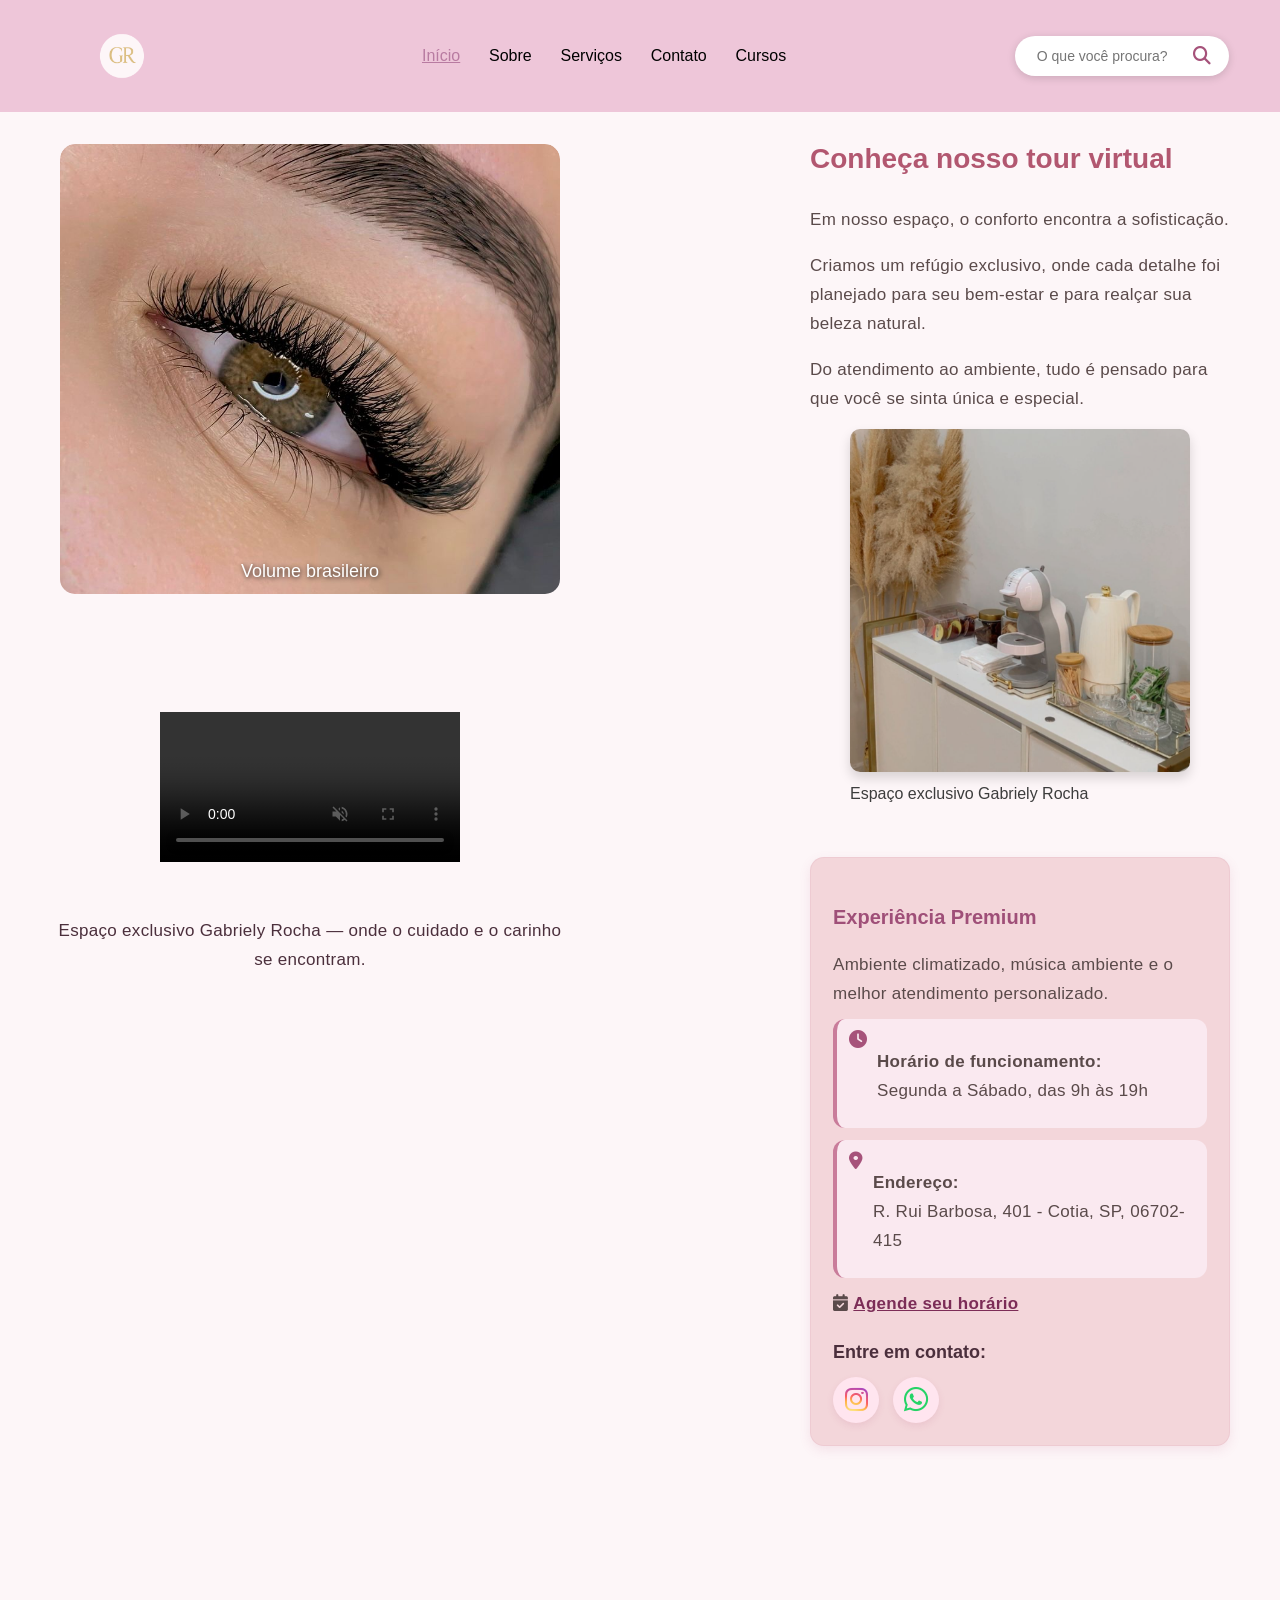
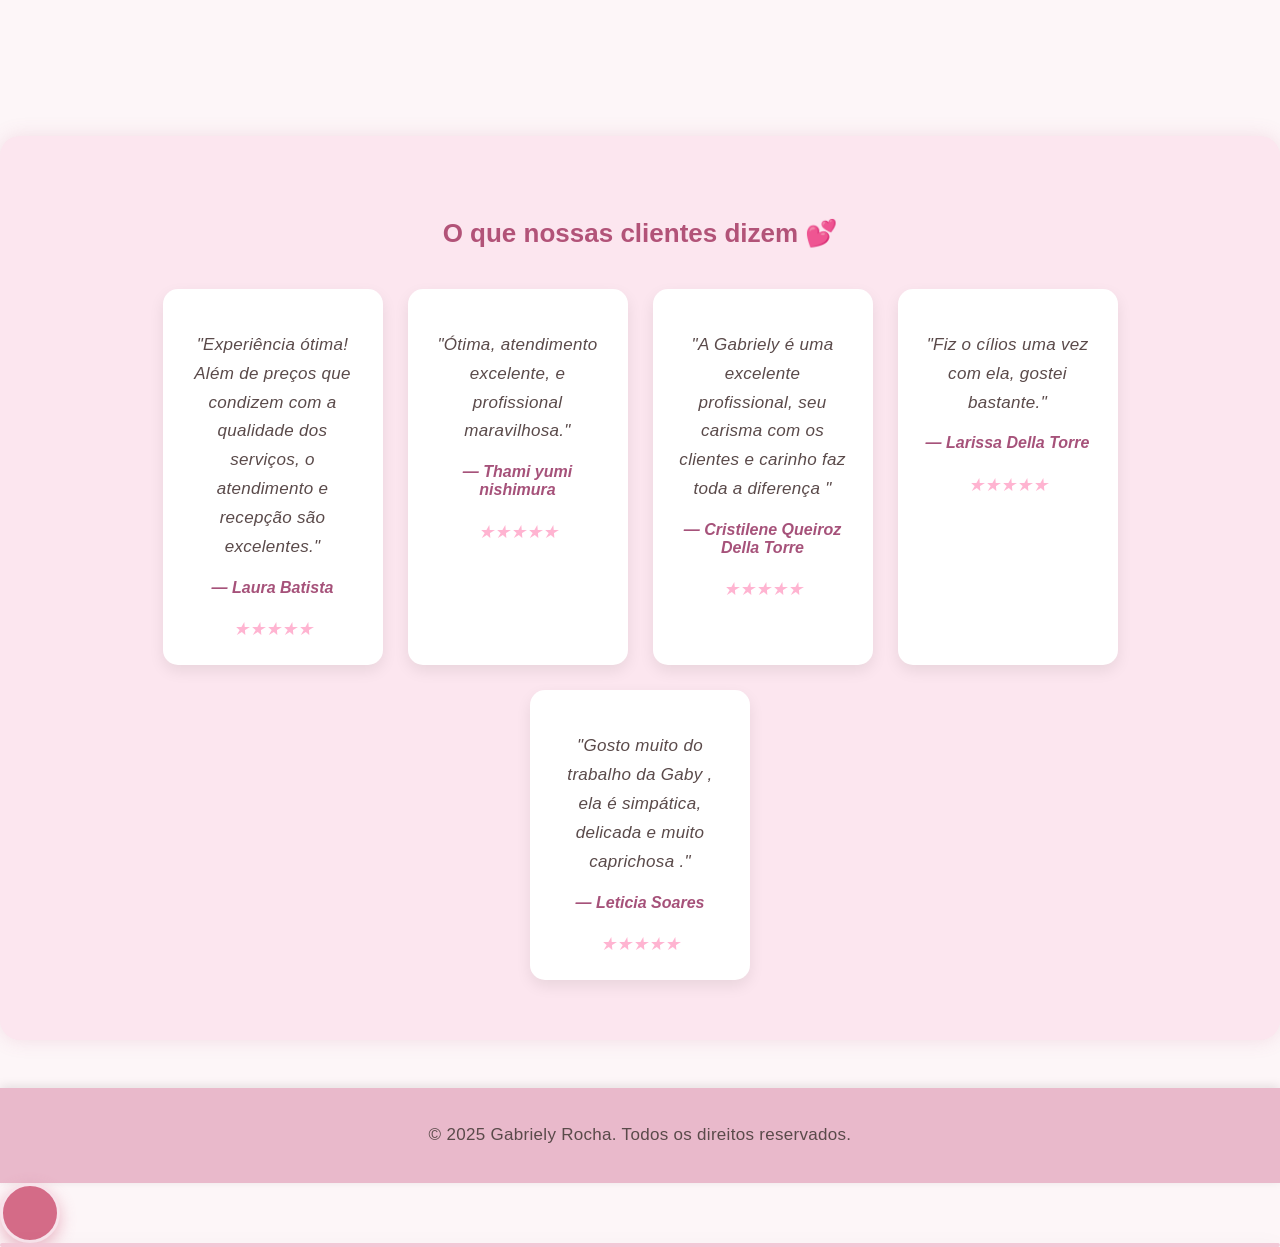
==== index.html @ 4a028e34 "Refactor navigation and search functionality; update service links and add mobile menu support - Upd" ====
<!DOCTYPE html>
<html lang="pt-br">

<head>
    <meta charset="UTF-8">
    <meta name="viewport" content="width=device-width, initial-scale=1.0">
    <title>Home - Gabriely Rocha</title>

    <!-- CSS principal -->
    <link rel="stylesheet" href="./css/nav.css">
    <link rel="stylesheet" href="css/style.css">

    <!-- Ícone da aba -->
    <link rel="shortcut icon" href="./img/logo.ico" type="image/x-icon">

    <!-- Ícones (Font Awesome) -->
    <link rel="stylesheet" href="https://cdnjs.cloudflare.com/ajax/libs/font-awesome/6.5.0/css/all.min.css">
</head>

<body>
    <!-- =====  CABEÇALHO ===== -->
    <header class="header">
        <div class="container">
            <!-- Logo -->
            <img src="img/logo.png" alt="Logo Gabriely Rocha" class="logo">

            <!-- Navegação principal -->
            <nav class="navbar">
                <ul class="menu">
                    <li><a href=".index.html" class="ativo">Início</a></li>
                    <li><a href="./pages/sobre.html">Sobre</a></li>
                    <li><a href="./pages/servico.html">Serviços</a></li>
                    <li><a href="./pages/contatos.html">Contato</a></li>
                    <li><a href="./pages/curso.html">Cursos</a></li>
                </ul>
            </nav>

            <!-- Botão Hambúrguer (mobile) -->
            <div class="hamburger">
                <span></span>
                <span></span>
                <span></span>
            </div>
            <!-- Campo de busca -->
            <div class="search-box">
                <input type="text" placeholder="O que você procura?">
                <button aria-label="Buscar"><i class="fa fa-search"></i></button>
            </div>
            <div id="search-results"></div>

        </div>
    </header>

    <!-- ===== SEÇÃO PRINCIPAL ===== -->
    <main>

        <!-- ==== COLUNA ESQUERDA ==== -->
        <div class="left-content">
            <!-- ===== CARROSSEL DE IMAGENS ===== -->
            <div class="slideshow-container">

                <!-- Slide 1 -->
                <div class="mySlides fade">
                    <div class="numbertext"></div>
                    <img class="imgslide" src="./img/cilios1.jpeg" alt=" Estilo do Cílios">
                    <div class="text">Volume brasileiro</div>
                </div>

                <!-- Slide 2 -->
                <div class="mySlides fade">
                    <div class="numbertext"></div>
                    <img class="imgslide" src="./img/sobrancelha2.jpeg" alt="Tecnica sobrancelha brow lamination">
                    <div class="text">Sobrancelha</div>
                </div>

                <!-- Slide 3 -->
                <div class="mySlides fade">
                    <div class="numbertext"></div>
                    <img class="imgslide" src="./img/cilios3.jpeg" alt=" Estilos de Cílios">
                    <div class="text">Fox eyes</div>
                </div>

                <!-- Slide 4 -->
                <div class="mySlides fade">
                    <div class="numbertext"></div>
                    <img class="imgslide" src="./img/sobrancelha1.jpeg" alt=" Tecnica de renna na sobrancelha">
                    <div class="text">Sobrancelha</div>
                </div>
            </div>

            <!-- Pontinhos indicadores -->
            <div style="text-align:center">
                <span class="dot" onclick="currentSlide(1)"></span>
                <span class="dot" onclick="currentSlide(2)"></span>
                <span class="dot" onclick="currentSlide(3)"></span>
                <span class="dot" onclick="currentSlide(4)"></span>
            </div>

            <!-- ===== VÍDEO PROMOCIONAL ===== -->
            <div class="vAideo-container">
                <video controls autoplay muted loop>
                    <source src="img/studio.mp4" type="video/mp4">
                    Seu navegador não suporta vídeos.
                </video>
            </div>

            <!-- Descrição -->
            <p class="description">
                Espaço exclusivo Gabriely Rocha — onde o cuidado e o carinho se encontram.
            </p>
        </div>

        <!-- ==== COLUNA DIREITA ==== -->
        <div class="right-content">
            <h2>Conheça nosso tour virtual</h2>
            <p>Em nosso espaço, o conforto encontra a sofisticação.</p>
            <p>Criamos um refúgio exclusivo, onde cada detalhe foi planejado para seu bem-estar e para realçar sua
                beleza natural.</p>
            <p>Do atendimento ao ambiente, tudo é pensado para que você se sinta única e especial.</p>


            <!-- Imagem destacada -->
            <figure class="image-highlight">
                <img src="img/cantinho.png" alt="Cantinho do café do espaço da gabrielly rocha">
                <figcaption>Espaço exclusivo Gabriely Rocha</figcaption>
            </figure>


            <!-- ===== ADIÇÕES AQUI ===== -->
            <div class="extra-content">
                <h3> Experiência Premium</h3>
                <p>Ambiente climatizado, música ambiente e o melhor atendimento personalizado.</p>

                <div class="info-card">
                    <i class="fa-solid fa-clock"></i>
                    <p><strong>Horário de funcionamento:</strong><br>Segunda a Sábado, das 9h às 19h</p>
                </div>

                <div class="info-card">
                    <i class="fa-solid fa-map-marker-alt"></i>
                    <p><strong>Endereço:</strong><br>R. Rui Barbosa, 401 - Cotia, SP, 06702-415</p>
                </div>
                <p class="agendar-horario">
                    <i class="fa-solid fa-calendar-check agendar-icone"></i>
                    <a href="./pages/contatos.html" class="link-agendamento">Agende seu horário</a>
                </p>

                <h4 class="siga-nos-titulo">Entre em contato:</h4>

                <div class="icones-redes">
                    <!-- Link do Instagram -->
                    <a href="https://www.instagram.com/gabrielyrochabeauty/" target="_blank"
                        class="icone-link instagram">
                        <i class="fab fa-instagram"></i>
                    </a>

                    <!-- Link do WhatsApp -->
                    <a href="https://wa.me/5511997326767" target="_blank" class="icone-link whatsapp">
                        <i class="fab fa-whatsapp"></i>
                    </a>
                </div>


            </div>
        </div>

        <!-- ===== DEPOIMENTOS ===== -->
        <section class="depoimentos">
            <h2>O que nossas clientes dizem 💕</h2>

            <div class="testimonials-row">
                <div class="testimonial-card">
                    <p>"Experiência ótima! Além de preços que condizem com a qualidade dos serviços, o atendimento e recepção são excelentes."</p>
                    <h4>— Laura Batista</h4>
                    <div class="stars">★★★★★</div>
                </div>

                <div class="testimonial-card">
                    <p>"Ótima, atendimento excelente, e profissional maravilhosa."</p>
                    <h4>— Thami yumi nishimura </h4>
                    <div class="stars">★★★★★</div>
                </div>

                <div class="testimonial-card">
                    <p>"A Gabriely é uma excelente profissional, seu carisma com os clientes e carinho faz toda a diferença "</p>
                    <h4>— Cristilene Queiroz Della Torre</h4>
                    <div class="stars">★★★★★</div>
                </div>

                <div class="testimonial-card">
                    <p>"Fiz o cílios uma vez com ela, gostei bastante."</p>
                    <h4>— Larissa Della Torre</h4>
                    <div class="stars">★★★★★</div>
                </div>

                <div class="testimonial-card">
                    <p>"Gosto muito do trabalho da Gaby , ela é simpática, delicada e muito caprichosa ."</p>
                    <h4>— Leticia Soares </h4>
                    <div class="stars">★★★★★</div>
                </div>
            </div>
        </section>

    </main>

    <!-- ===== RODAPÉ ===== -->
    <footer class="footer">
        <p>&copy; 2025 Gabriely Rocha. Todos os direitos reservados.</p>
    </footer>

    <div vw class="enabled">
        <div vw-access-button class="active"></div>
        <div vw-plugin-wrapper>
            <div class="vw-plugin-top-wrapper"></div>
        </div>
    </div>
    <script src="https://vlibras.gov.br/app/vlibras-plugin.js"></script>
    <script>
        new window.VLibras.Widget('https://vlibras.gov.br/app');
    </script>


    <script src="./js/script.js"></script>

</body>

</html>
---- css/nav.css ----
/* ================================
   🌸 ESTILOS GERAIS
================================ */
body {
    font-family: 'Poppins', sans-serif;
    background-color: #fdf6f8;
    color: #3d3d3d;
    margin: 0;
    padding: 0;
}

* {
    box-sizing: border-box;
}

/* ================================
   🌸 CABEÇALHO
================================ */
header {
    background-color: #eec6d9;
    padding: 1rem 0;
    width: 100%;
}

.container {
    width: 92%;
    max-width: 1300px;
    margin: auto;
    display: flex;
    align-items: center;
    justify-content: space-between;
    gap: 20px;
}

.logo {
    height: 80px;
}

.ativo {
    color: #b87ba1 !important;
    text-decoration: underline !important;
}

/* ================================
   🌸 MENU (DESKTOP)
================================ */
.navbar ul {
    display: flex;
    list-style: none;
    gap: 1.8rem;
    padding: 0;
    margin: 0;
}

.navbar a {
    text-decoration: none;
    color: #000;
    font-weight: 500;
    transition: 0.3s ease;
}

.navbar a:hover {
    color: #b87ba1;
}

/* ================================
   🌸 BOTÃO HAMBÚRGUER
================================ */
.hamburger {
    display: none;
    flex-direction: column;
    gap: 5px;
    cursor: pointer;
    z-index: 1000;
}

.hamburger span {
    width: 28px;
    height: 3px;
    background-color: #a6527a;
    border-radius: 4px;
    transition: 0.3s;
}

/* animação X */
.hamburger.active span:nth-child(1) {
    transform: translateY(8px) rotate(45deg);
}

.hamburger.active span:nth-child(2) {
    opacity: 0;
}

.hamburger.active span:nth-child(3) {
    transform: translateY(-8px) rotate(-45deg);
}

/* ================================
   🌸 BARRA DE BUSCA
================================ */
.search-box {
    display: flex;
    align-items: center;
    background: #fff;
    border-radius: 25px;
    padding: 6px 12px;
    box-shadow: 0 2px 8px rgba(0, 0, 0, 0.15);
    position: relative;
    min-width: 200px;
}

.search-box input {
    border: none;
    outline: none;
    padding: 6px 10px;
    border-radius: 25px;
    font-size: 14px;
    width: 160px;
}

.search-box button {
    background: none;
    border: none;
    color: #a6527a;
    cursor: pointer;
    font-size: 18px;
}

/* ================================
   🌸 RESULTADOS DA BUSCA
================================ */
#search-results {
    position: absolute;
    background: #fff;
    width: 100%;
    max-width: 260px;
    padding: 12px;
    border-radius: 14px;
    box-shadow: 0 4px 12px rgba(0, 0, 0, .15);
    margin-top: 8px;
    display: none;
    max-height: 240px;
    overflow-y: auto;
    animation: fadeIn .25s ease;
    z-index: 999;
}

#search-results .item {
    display: flex;
    align-items: center;
    gap: 12px;
    padding: 8px;
    border-radius: 10px;
    cursor: pointer;
    transition: .2s;
}

#search-results .item:hover {
    background: #f3d6da;
}

#search-results i {
    color: #a6527a;
}

/* ================================
   🌸 ANIMAÇÃO
================================ */
@keyframes fadeIn {
    from {
        opacity: 0;
        transform: translateY(5px);
    }

    to {
        opacity: 1;
        transform: translateY(0);
    }
}

/* =======================================================
   🌸 RESPONSIVIDADE — TABLET
========================================================= */
@media (max-width: 992px) {
    .container {
        gap: 25px;
    }

    .search-box {
        margin: auto;
    }
}

/* =======================================================
   🌸 RESPONSIVIDADE — CELULARES
========================================================= */
@media (max-width: 768px) {

    /* some o menu */
    .navbar ul {
        display: none;
    }

    /* mostra hamburguer */
    .hamburger {
        display: flex;
    }

    /* menu aberto */
    .navbar ul.active {
        display: flex;
        flex-direction: column;
        position: absolute;
        top: 100px;
        left: 0;
        width: 100%;
        background: #fce3ec;
        padding: 25px 0;
        gap: 20px;
        border-radius: 0 0 18px 18px;
        box-shadow: 0 4px 12px rgba(0, 0, 0, .1);
        animation: fadeIn .25s ease;
    }

    .logo {
        height: 65px;
    }

    .search-box {
        width: 100%;
        max-width: 330px;
        margin-top: 10px;
    }

    #search-results {
        left: 50%;
        transform: translateX(-50%);
        max-width: 330px;
    }
}

/* =======================================================
   🌸 TELEFONES MUITO PEQUENOS
========================================================= */
@media (max-width: 480px) {
    .logo {
        height: 55px;
    }

    .search-box {
        max-width: 300px;
    }

    #search-results {
        max-width: 300px;
    }
}

/* Garantir que o header fique acima de todos os elementos */
.header {
    position: relative;
    z-index: 1000;
}

/* Menu hambúrguer sempre acima (somente mobile) */
@media (max-width: 768px) {
    .menu-toggle {
        position: relative;
        z-index: 2000 !important;
    }

    /* Se tiver slider na home, garantir que não fique sobrepondo */
    .home-slider,
    .banner,
    .section-hero {
        z-index: 1 !important;
        position: relative;
    }
}


/* ================================
   VLibras – Tema Rosa Feminino
   ================================ */

/* Botão flutuante */
[vw-access-button] {
    background-color: #d46b87 !important;
    border-radius: 50% !important;
    width: 60px !important;
    height: 60px !important;
    border: 3px solid #f8e3eb !important;
    box-shadow: 0 6px 16px rgba(212, 107, 135, 0.45) !important;
    transition: .3s ease;
}

[vw-access-button]:hover {
    transform: scale(1.12);
    background-color: #e58ca6 !important;
    box-shadow: 0 8px 24px rgba(212, 107, 135, 0.60) !important;
}

/* Caixa interna do plugin */
[vw-plugin-wrapper] {
    background: #fde8f0 !important;
    /* rosa clarinho */
    border-radius: 18px !important;
    border: 2px solid #f3c7d6 !important;
    box-shadow: 0 6px 22px rgba(0, 0, 0, 0.10) !important;
    overflow: hidden !important;
}

/* BARRA SUPERIOR (título + ícones) */
.vw-plugin-top-wrapper {
    background: #e7b5c8 !important;
    /* rosa mais intenso */
    color: #fff !important;
}

.vw-plugin-top-wrapper * {
    color: #fff !important;
    /* deixa ícones e texto femininos */
}

/* FUNDO DO AVATAR */
[vw-video] {
    background: #f7d8e4 !important;
    /* suaviza e combina com o site */
}

/* Botão "Pular", "Configurações" etc */
[vw-plugin-wrapper] button,
[vw-plugin-wrapper] .vw-btn {
    background: #d46b87 !important;
    color: #fff !important;
    border-radius: 10px !important;
    border: none !important;
    padding: 6px 14px !important;
    font-weight: 600 !important;
    transition: 0.2s ease !important;
}

[vw-plugin-wrapper] button:hover,
[vw-plugin-wrapper] .vw-btn:hover {
    background: #e07f9c !important;
}

/* Texto inferior ("Meu nome é Ícaro") */
[vw-plugin-wrapper] .vw-text {
    background: #d46b87 !important;
    color: white !important;
    font-weight: 600 !important;
}

/* Scrollbar rosa */
[vw-plugin-wrapper] ::-webkit-scrollbar-thumb {
    background: #d46b87 !important;
}

[vw-plugin-wrapper] ::-webkit-scrollbar-track {
    background: #fde8f0 !important;
}

/* Z-index */
[vw].enabled {
    z-index: 999999 !important;
}


/* FOOTER */
.footer {
    background-color: #e9b9cb;
    text-align: center;
    padding: 1rem;
    margin-top: 3rem;
    color: #3d2d34;
    font-size: 14px;
    box-shadow: 0 -2px 10px rgba(0, 0, 0, 0.1);
}
---- css/style.css ----
/* MAIN */
main {
    display: flex;
    justify-content: center;
    gap: 15rem;
    flex-wrap: wrap;
}

/* COLUNA ESQUERDA */
.left-content {
    display: flex;
    flex-direction: column;
    gap: 2rem;
    max-width: 520px;
    align-items: center;
}

.left-content .description {
    margin: 1.2rem 0;
    color: #4b2f3c;
    text-align: center;
}

/* CARROSSEL 1 */
.slideshow-container {
    position: relative;
    margin: 2rem auto;
    overflow: hidden;
    border-radius: 15px;
}

.mySlides {
    display: none;
    width: 100%;
    animation: fade 1s;
}

.imgslide {
    width: 500px;
    height: 450px;
    border-radius: 15px;
}

.text {
    color: #fff;
    font-size: 18px;
    padding: 8px 12px;
    position: absolute;
    bottom: 8px;
    width: 100%;
    text-align: center;
    text-shadow: 1px 1px 5px rgba(0, 0, 0, 0.8);
}

.dot {
    cursor: pointer;
    height: 10px;
    width: 10px;
    margin: 0 4px;
    background-color: #c7a0b5;
    border-radius: 50%;
}

.active,
.dot:hover {
    background-color: #a6527a;
}

/* ANIMAÇÃO */
@keyframes fade {
    from {
        opacity: 0.4;
    }

    to {
        opacity: 1;
    }
}

/* VÍDEO */
.video-container {
    text-align: center;
    margin-top: 20px;
}

.video-container video {
    width: 100%;
    max-width: 600px;
    border-radius: 12px;
    box-shadow: 0 6px 18px rgba(0, 0, 0, 0.2);
}

/* COLUNA DIREITA */
.right-content {
    max-width: 420px;
    line-height: 1.7;
}

.right-content p {
    text-align: left;
    margin-bottom: 10px;
}

.image-highlight img {
    width: 100%;
    max-width: 450px;
    border-radius: 10px;
    box-shadow: 0 6px 12px rgba(0, 0, 0, 0.15);
}

/* TIPOGRAFIA */
h2 {
    font-size: 28px;
    font-weight: 600;
    color: #b25770;
}

p {
    font-family: "Quicksand", sans-serif;
    font-size: 17px;
    font-weight: 400;
    line-height: 1.7;
    color: #5a4a4a;
    letter-spacing: 0.3px;
}

/* EXTRA CONTENT */
.extra-content {
    margin-top: 50px;
    background: #F3D6DA;
    padding: 22px;
    border-radius: 14px;
    box-shadow: 0 4px 12px rgba(178, 83, 120, .12);
    border: 1px solid rgba(178, 83, 120, .08);
    color: #4b2f3c;
}

.extra-content h3 {
    font-size: 20px;
    color: #9f4f78;
    margin-bottom: 8px;
}

.siga-nos-titulo {
    font-size: 18px;
    font-weight: 600;
    margin: 18px 0 10px;
}

/* CARDS DE INFO */
.info-card {
    display: flex;
    gap: 10px;
    background: #fae9f0;
    padding: 12px;
    border-radius: 12px;
    margin-bottom: 12px;
    border-left: 4px solid #c97c9a;
}

.info-card i {
    color: #a6527a;
    font-size: 18px;
}

/* AGENDAMENTO */
.agendar-horario {
    margin: 10px 0 15px;
}

.link-agendamento {
    color: #7c2d57;
    font-weight: 600;
}

.link-agendamento:hover {
    color: #c7518c;
}

/* ÍCONES REDES SOCIAIS */
.icones-redes {
    display: flex;
    gap: 14px;
}

.icone-link {
    width: 46px;
    height: 46px;
    background: #ffe5ef;
    border-radius: 50%;
    display: flex;
    align-items: center;
    justify-content: center;
    transition: .3s ease;
    text-decoration-line: none;
    box-shadow: 0 3px 7px rgba(178, 83, 120, .12);
}

.icone-link:hover {
    transform: translateY(-6px) scale(1.12) rotate(-5deg);
    background: #b8b6b7;

}

.icone-link i {
    transition: .3s ease;
}

.icone-link:hover i {
    transform: scale(1.2) rotate(8deg);
    filter: brightness(1.25);
}

/* INSTAGRAM */
.instagram i {
    background: radial-gradient(circle at 30% 107%, #fdf497 0%, #ffb548 45%, #fc5e62 60%, #a745c3 90%);
    -webkit-background-clip: text;
    background-clip: text;
    color: transparent;
    font-size: 26px;
}

/* WHATSAPP */
.whatsapp i {
    color: #25D366;
    font-size: 28px;
}

/* DEPOIMENTOS */
.depoimentos {
    text-align: center;
    padding: 60px 10%;
    background-color: #fce6ef;
    border-radius: 20px;
    margin-top: 50px;
    box-shadow: 0 0 20px rgba(178, 83, 120, 0.15);
}

.depoimentos h2 {
    color: #b25378;
    font-size: 26px;
    margin-bottom: 40px;
}

.testimonials-row {
    display: flex;
    justify-content: center;
    gap: 25px;
    flex-wrap: wrap;
}

.testimonial-card {
    background: #fff;
    padding: 25px;
    border-radius: 15px;
    box-shadow: 0 6px 15px rgba(0, 0, 0, 0.08);
    color: #4b2f3c;
    font-style: italic;
    width: 220px;
    transition: 0.3s;
}

.testimonial-card:hover {
    transform: translateY(-5px);
    box-shadow: 0 8px 18px rgba(178, 83, 120, 0.2);
}

.testimonial-card h4 {
    margin-top: 10px;
    color: #a6527a;
    font-weight: bold;
}

.stars {
    color: #ffb4d1;
    font-size: 18px;
}

/* FOOTER */
.footer {
    background-color: #e9b9cb;
    text-align: center;
    padding: 1rem;
    margin-top: 3rem;
    color: #3d2d34;
    font-size: 14px;
    box-shadow: 0 -2px 10px rgba(0, 0, 0, 0.1);
}

/* MENU MOBILE — VISUAL PADRÃO (SEM FUNCIONAR — SEM RESPONSIVIDADE) */
.menu-toggle {
    display: none;
}

/* responsividade*/
/* Notebook médio - ajusta levemente colunas */
@media (max-width: 1200px) {
    main {
        gap: 8rem;
    }
}

/* Tablet horizontal */
@media (max-width: 992px) {
    main {
        flex-direction: column;
        align-items: center;
        gap: 4rem;
    }

    .left-content,
    .right-content {
        max-width: 90%;
    }

    .imgslide {
        width: 100%;
        height: auto;
    }

    .image-highlight img {
        max-width: 100%;
    }
}

/* Tablet vertical / celular grande */
@media (max-width: 768px) {

    main {
        padding: 0 15px;
        gap: 3rem;
    }

    h2 {
        font-size: 24px;
        text-align: center;
    }

    p {
        font-size: 16px;
    }

    .imgslide {
        width: 100%;
        height: auto;
    }

    .slideshow-container {
        width: 100%;
        max-width: 450px;
    }

    .video-container video {
        max-width: 100%;
    }

    .testimonials-row {
        gap: 18px;
    }

    .testimonial-card {
        width: 90%;
        max-width: 260px;
    }
}

/* Celular */
@media (max-width: 480px) {

    main {
        gap: 2rem;
        padding: 0 10px;
    }

    .left-content {
        gap: 1.5rem;
    }

    .imgslide {
        width: 100%;
        height: auto;
    }

    .slideshow-container {
        max-width: 100%;
    }

    .text {
        font-size: 14px;
    }

    .right-content {
        max-width: 100%;
        text-align: center;
    }

    .right-content p {
        text-align: center;
    }

    .extra-content {
        padding: 18px;
    }

    .info-card {
        flex-direction: row;
        align-items: center;
    }

    .icones-redes {
        justify-content: center;
    }

    .icone-link {
        width: 40px;
        height: 40px;
    }

    .testimonial-card {
        width: 100%;
        max-width: 300px;
    }
}

/* Celulares muito pequenos */
@media (max-width: 380px) {
    .imgslide {
        border-radius: 12px;
    }

    .testimonial-card {
        padding: 18px;
    }

    h2 {
        font-size: 22px;
    }
}
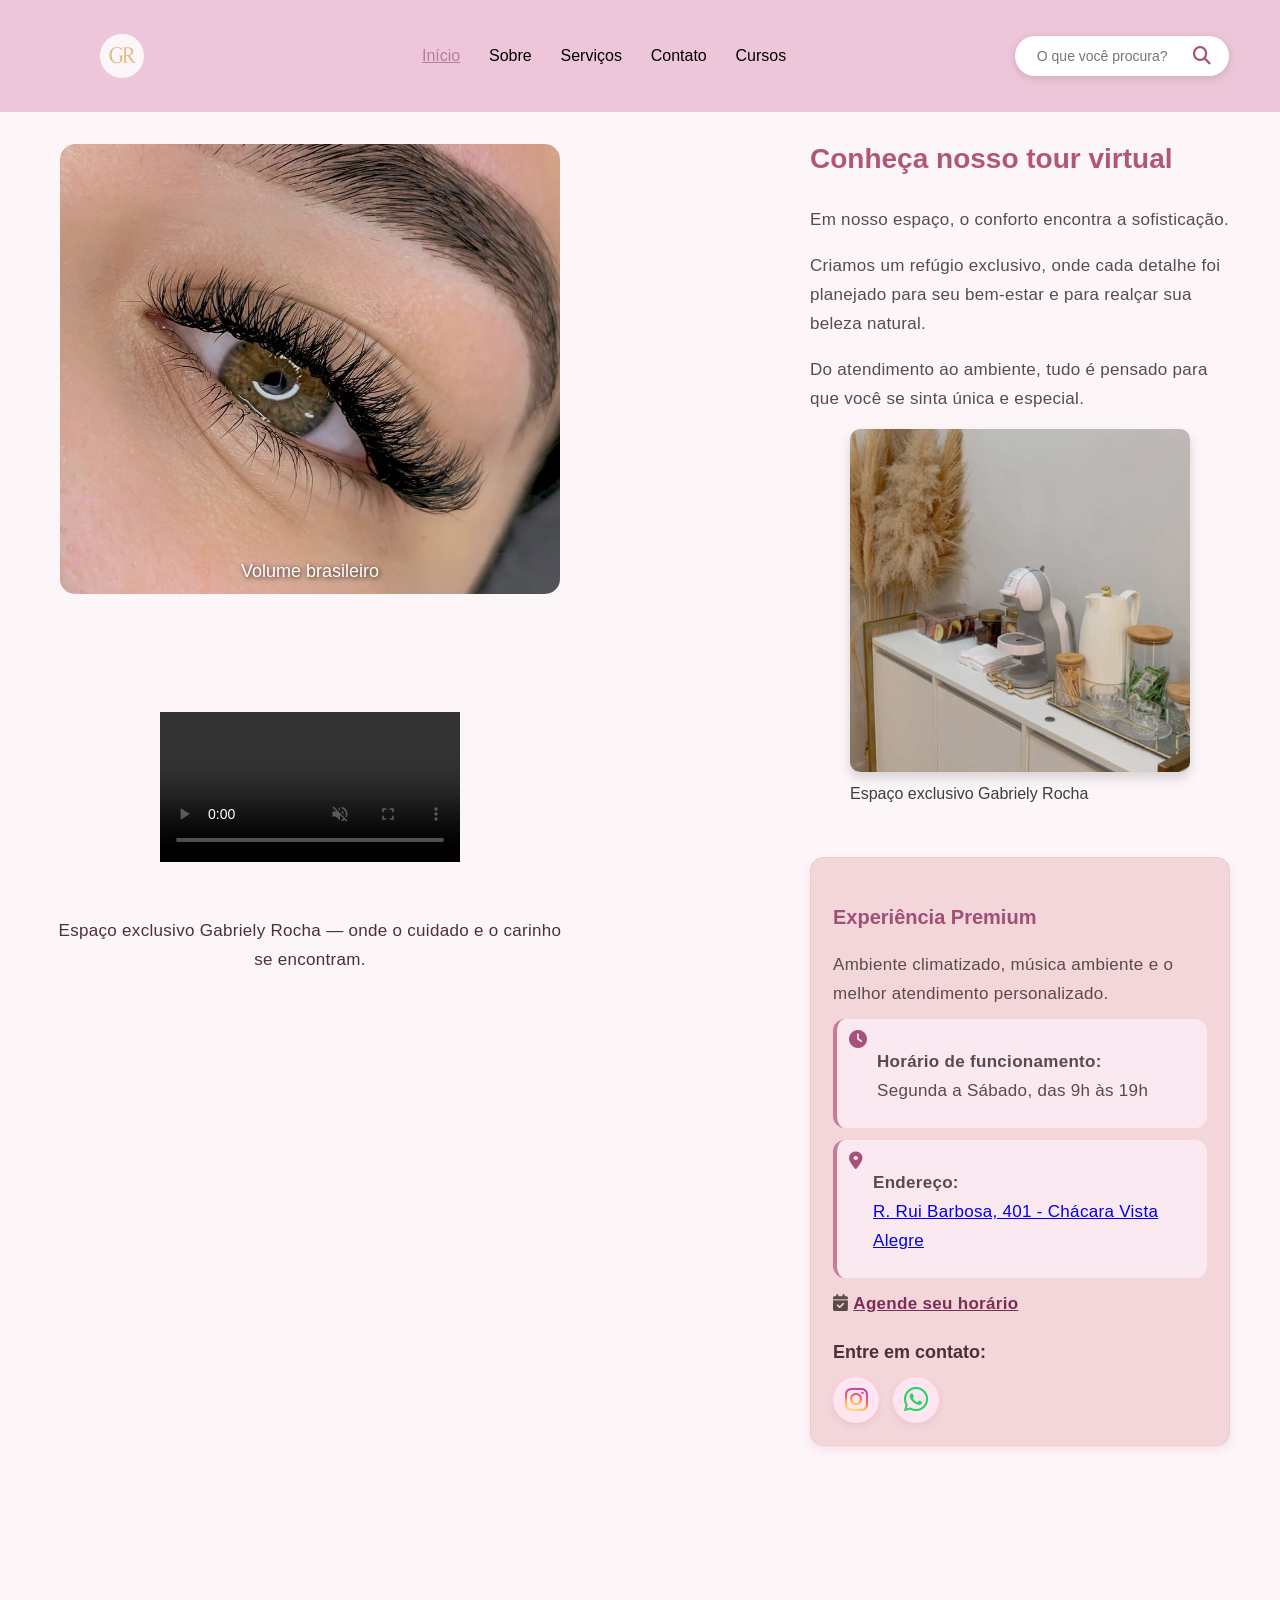
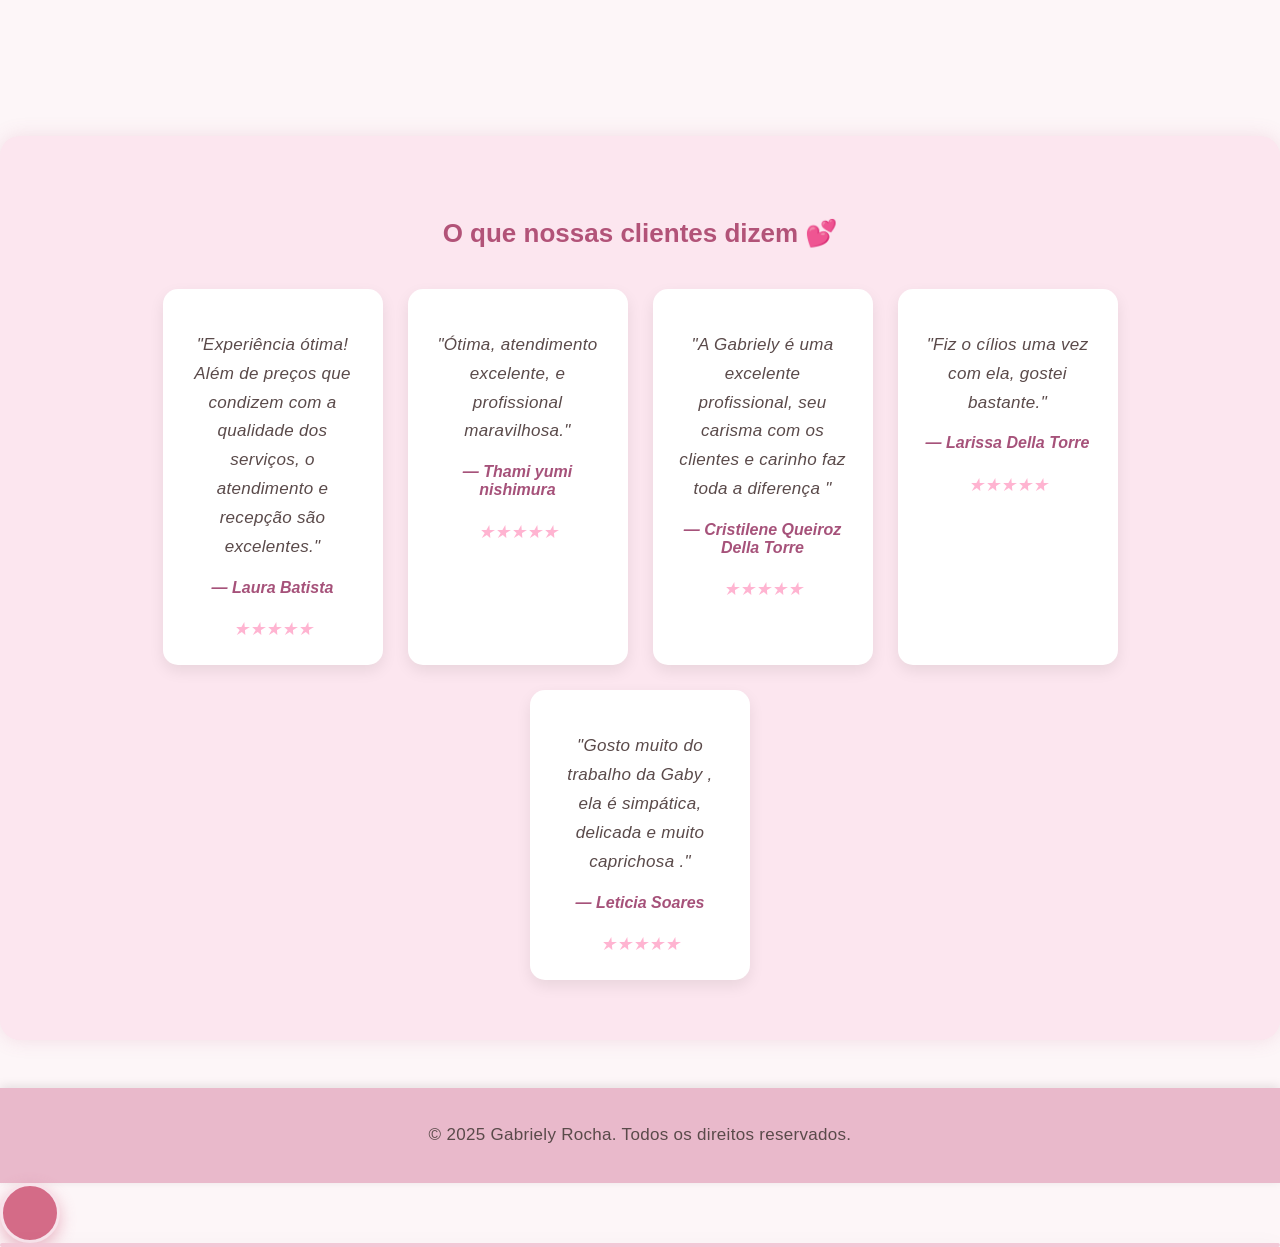
==== commit 3216fc6c: "Ajusta estilos de texto e responsividade; centraliza títulos e adiciona links no endereço" ====
--- a/index.html
+++ b/index.html
@@ -27,7 +27,7 @@
             <!-- Navegação principal -->
             <nav class="navbar">
                 <ul class="menu">
-                    <li><a href=".index.html" class="ativo">Início</a></li>
+                    <li><a href="./index.html" class="ativo">Início</a></li>
                     <li><a href="./pages/sobre.html">Sobre</a></li>
                     <li><a href="./pages/servico.html">Serviços</a></li>
                     <li><a href="./pages/contatos.html">Contato</a></li>
@@ -135,10 +135,14 @@
                     <i class="fa-solid fa-clock"></i>
                     <p><strong>Horário de funcionamento:</strong><br>Segunda a Sábado, das 9h às 19h</p>
                 </div>
-
                 <div class="info-card">
                     <i class="fa-solid fa-map-marker-alt"></i>
-                    <p><strong>Endereço:</strong><br>R. Rui Barbosa, 401 - Cotia, SP, 06702-415</p>
+                    <p>
+                        <strong>Endereço:</strong><br>
+                        <a href="https://maps.app.goo.gl/HwuBzhrF27sr2scCA" target="_blank">
+                            R. Rui Barbosa, 401 - Chácara Vista Alegre
+                        </a>
+                    </p>
                 </div>
                 <p class="agendar-horario">
                     <i class="fa-solid fa-calendar-check agendar-icone"></i>
@@ -170,7 +174,8 @@
 
             <div class="testimonials-row">
                 <div class="testimonial-card">
-                    <p>"Experiência ótima! Além de preços que condizem com a qualidade dos serviços, o atendimento e recepção são excelentes."</p>
+                    <p>"Experiência ótima! Além de preços que condizem com a qualidade dos serviços, o atendimento e
+                        recepção são excelentes."</p>
                     <h4>— Laura Batista</h4>
                     <div class="stars">★★★★★</div>
                 </div>
@@ -182,7 +187,8 @@
                 </div>
 
                 <div class="testimonial-card">
-                    <p>"A Gabriely é uma excelente profissional, seu carisma com os clientes e carinho faz toda a diferença "</p>
+                    <p>"A Gabriely é uma excelente profissional, seu carisma com os clientes e carinho faz toda a
+                        diferença "</p>
                     <h4>— Cristilene Queiroz Della Torre</h4>
                     <div class="stars">★★★★★</div>
                 </div>
@@ -218,7 +224,7 @@
     <script>
         new window.VLibras.Widget('https://vlibras.gov.br/app');
     </script>
-
+    <script src="https://cdn.userway.org/widget.js" data-account="aiWM53hyE5"></script>
 
     <script src="./js/script.js"></script>
 
--- a/css/nav.css
+++ b/css/nav.css
@@ -244,11 +244,12 @@
 ========================================================= */
 @media (max-width: 480px) {
     .logo {
-        height: 55px;
+        height: 75px;
     }
 
     .search-box {
         max-width: 300px;
+        display: none;
     }
 
     #search-results {
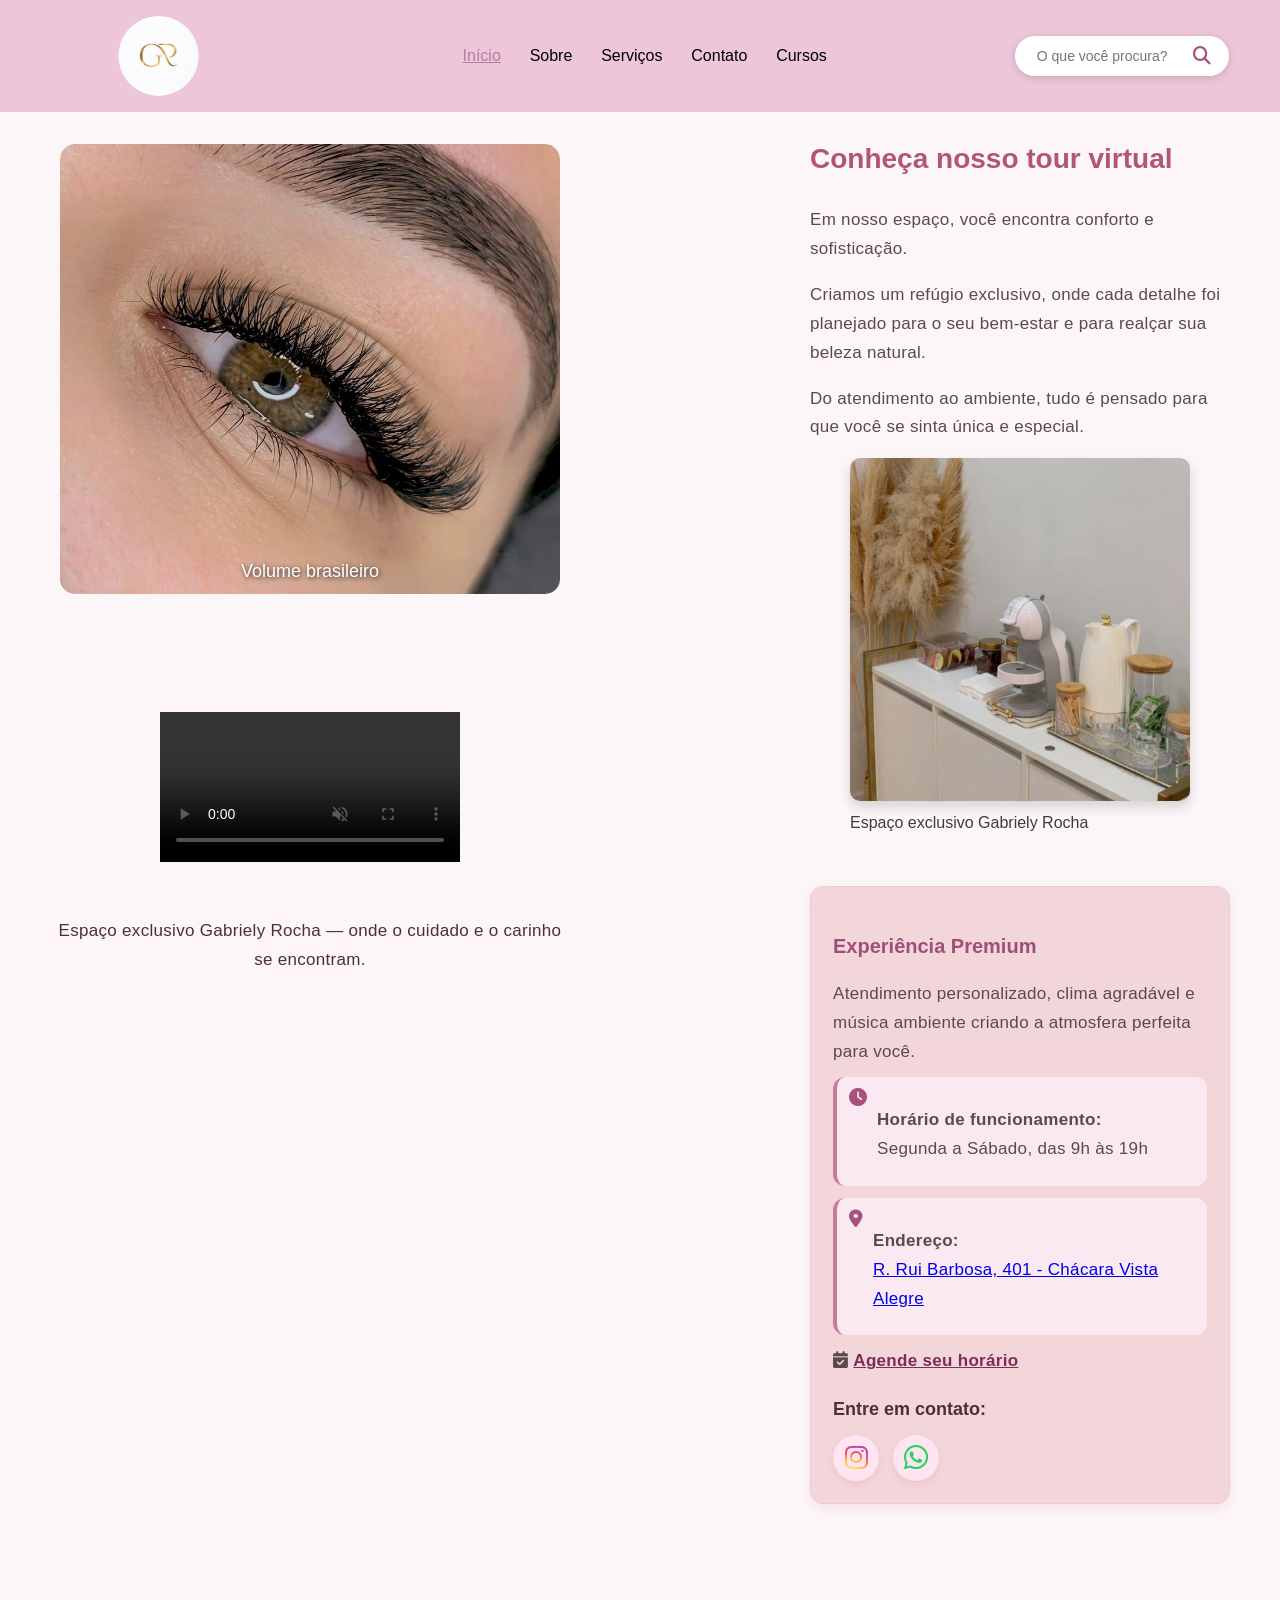
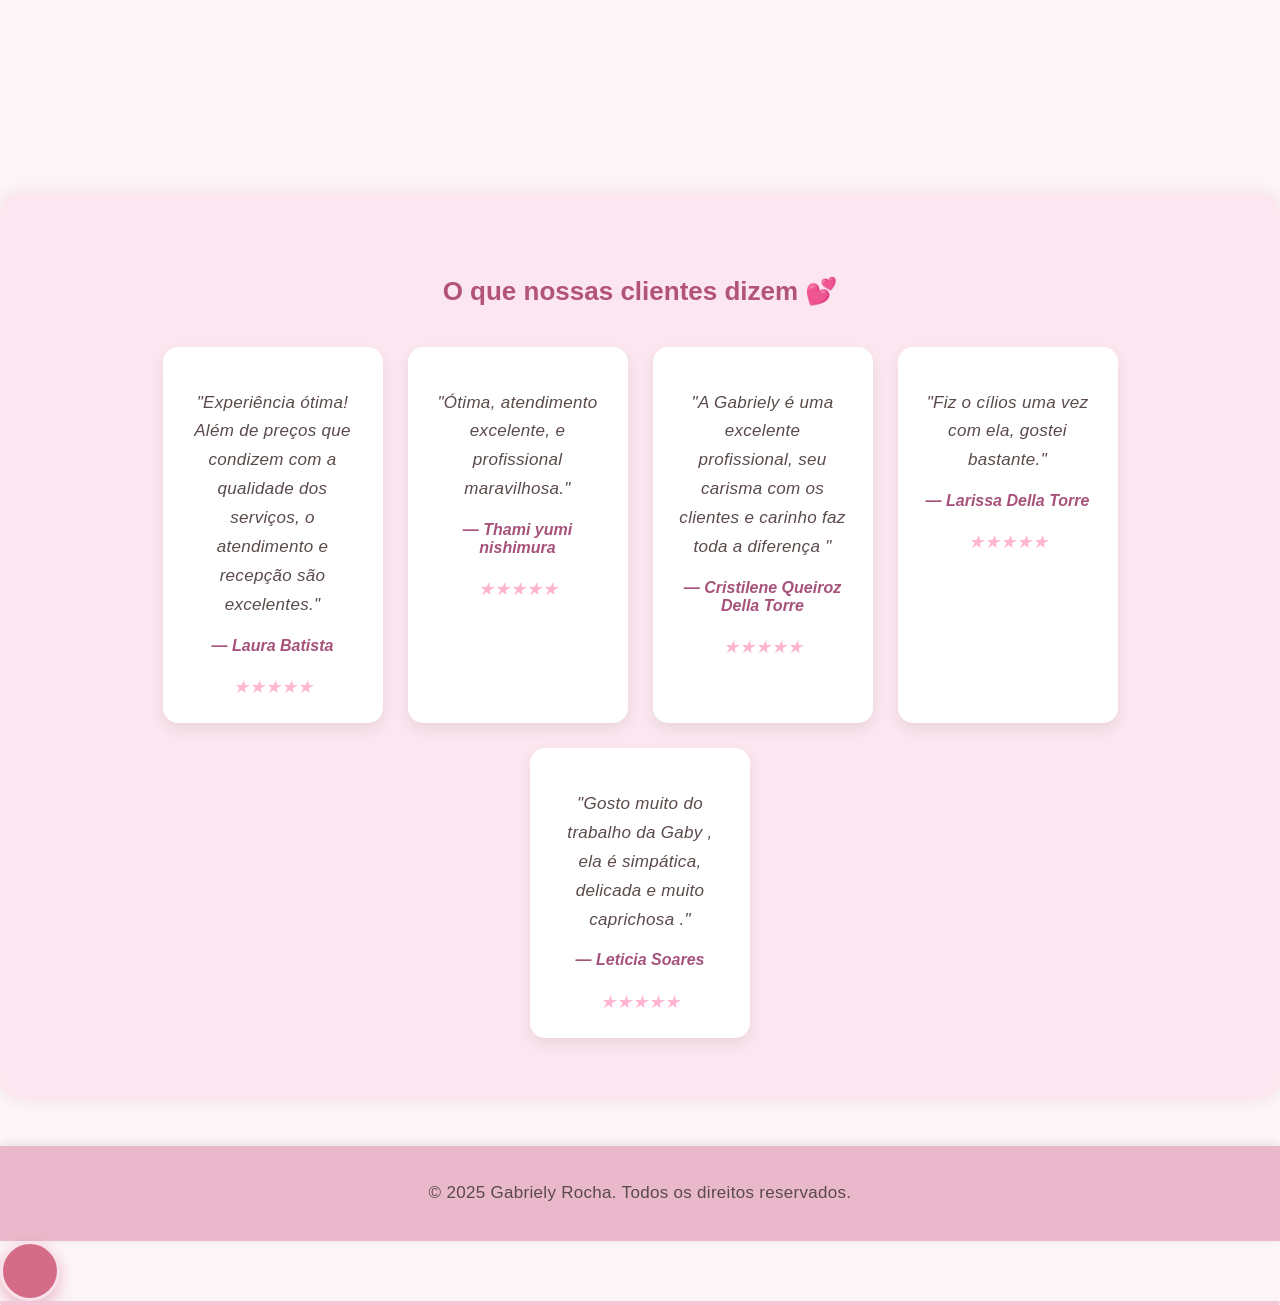
==== commit 775f6617: "Atualiza README.md com descrição do projeto e tecnologias; ajusta campos do formulário de contato e " ====
--- a/index.html
+++ b/index.html
@@ -22,7 +22,7 @@
     <header class="header">
         <div class="container">
             <!-- Logo -->
-            <img src="img/logo.png" alt="Logo Gabriely Rocha" class="logo">
+            <img src="./img/logo.png" alt="Logo Gabriely Rocha" class="logo">
 
             <!-- Navegação principal -->
             <nav class="navbar">
@@ -76,7 +76,7 @@
                 <!-- Slide 3 -->
                 <div class="mySlides fade">
                     <div class="numbertext"></div>
-                    <img class="imgslide" src="./img/cilios3.jpeg" alt=" Estilos de Cílios">
+                    <img class="imgslide" src="./img/cilios2.jpeg" alt=" Estilos de Cílios">
                     <div class="text">Fox eyes</div>
                 </div>
 
@@ -113,8 +113,9 @@
         <!-- ==== COLUNA DIREITA ==== -->
         <div class="right-content">
             <h2>Conheça nosso tour virtual</h2>
-            <p>Em nosso espaço, o conforto encontra a sofisticação.</p>
-            <p>Criamos um refúgio exclusivo, onde cada detalhe foi planejado para seu bem-estar e para realçar sua
+            <p>Em nosso espaço, você encontra conforto e sofisticação.
+            </p>
+            <p>Criamos um refúgio exclusivo, onde cada detalhe foi planejado para o seu bem-estar e para realçar sua
                 beleza natural.</p>
             <p>Do atendimento ao ambiente, tudo é pensado para que você se sinta única e especial.</p>
 
@@ -129,7 +130,7 @@
             <!-- ===== ADIÇÕES AQUI ===== -->
             <div class="extra-content">
                 <h3> Experiência Premium</h3>
-                <p>Ambiente climatizado, música ambiente e o melhor atendimento personalizado.</p>
+                <p> Atendimento personalizado, clima agradável e música ambiente criando a atmosfera perfeita para você.</p>
 
                 <div class="info-card">
                     <i class="fa-solid fa-clock"></i>
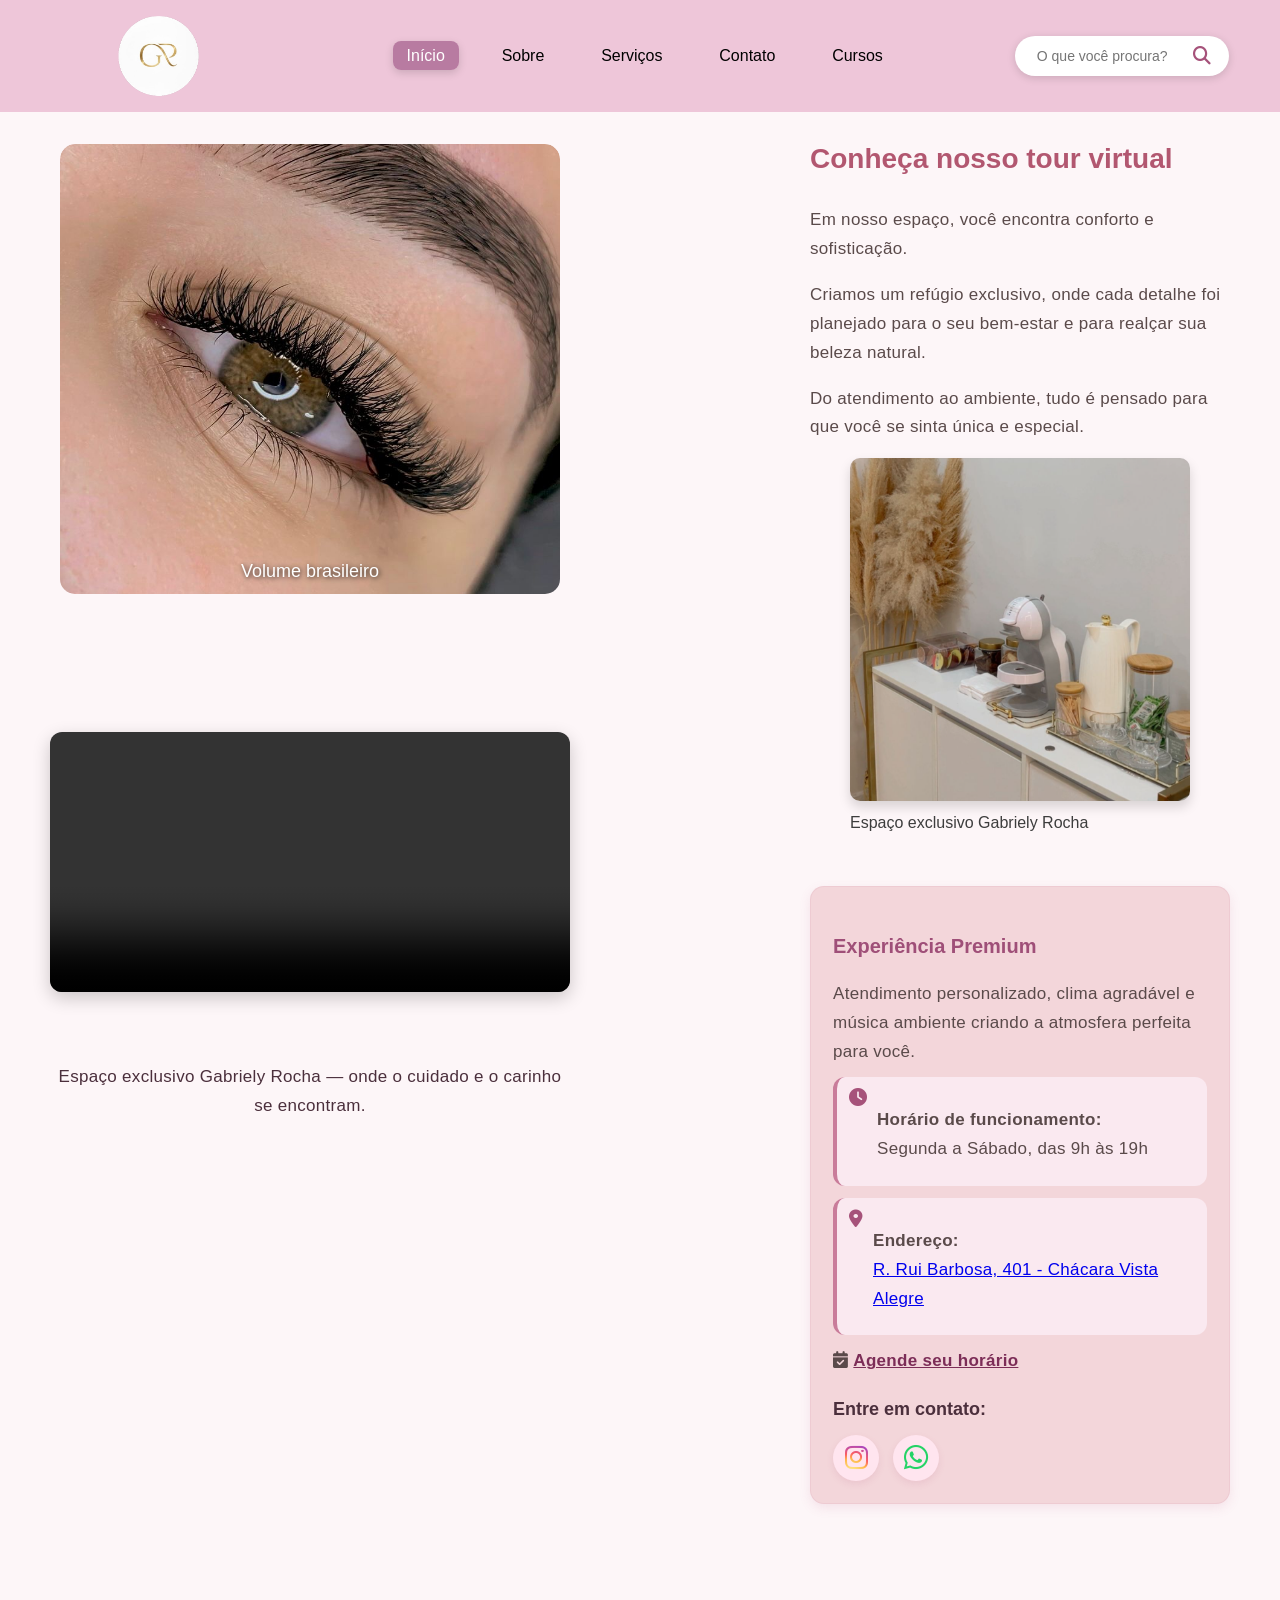
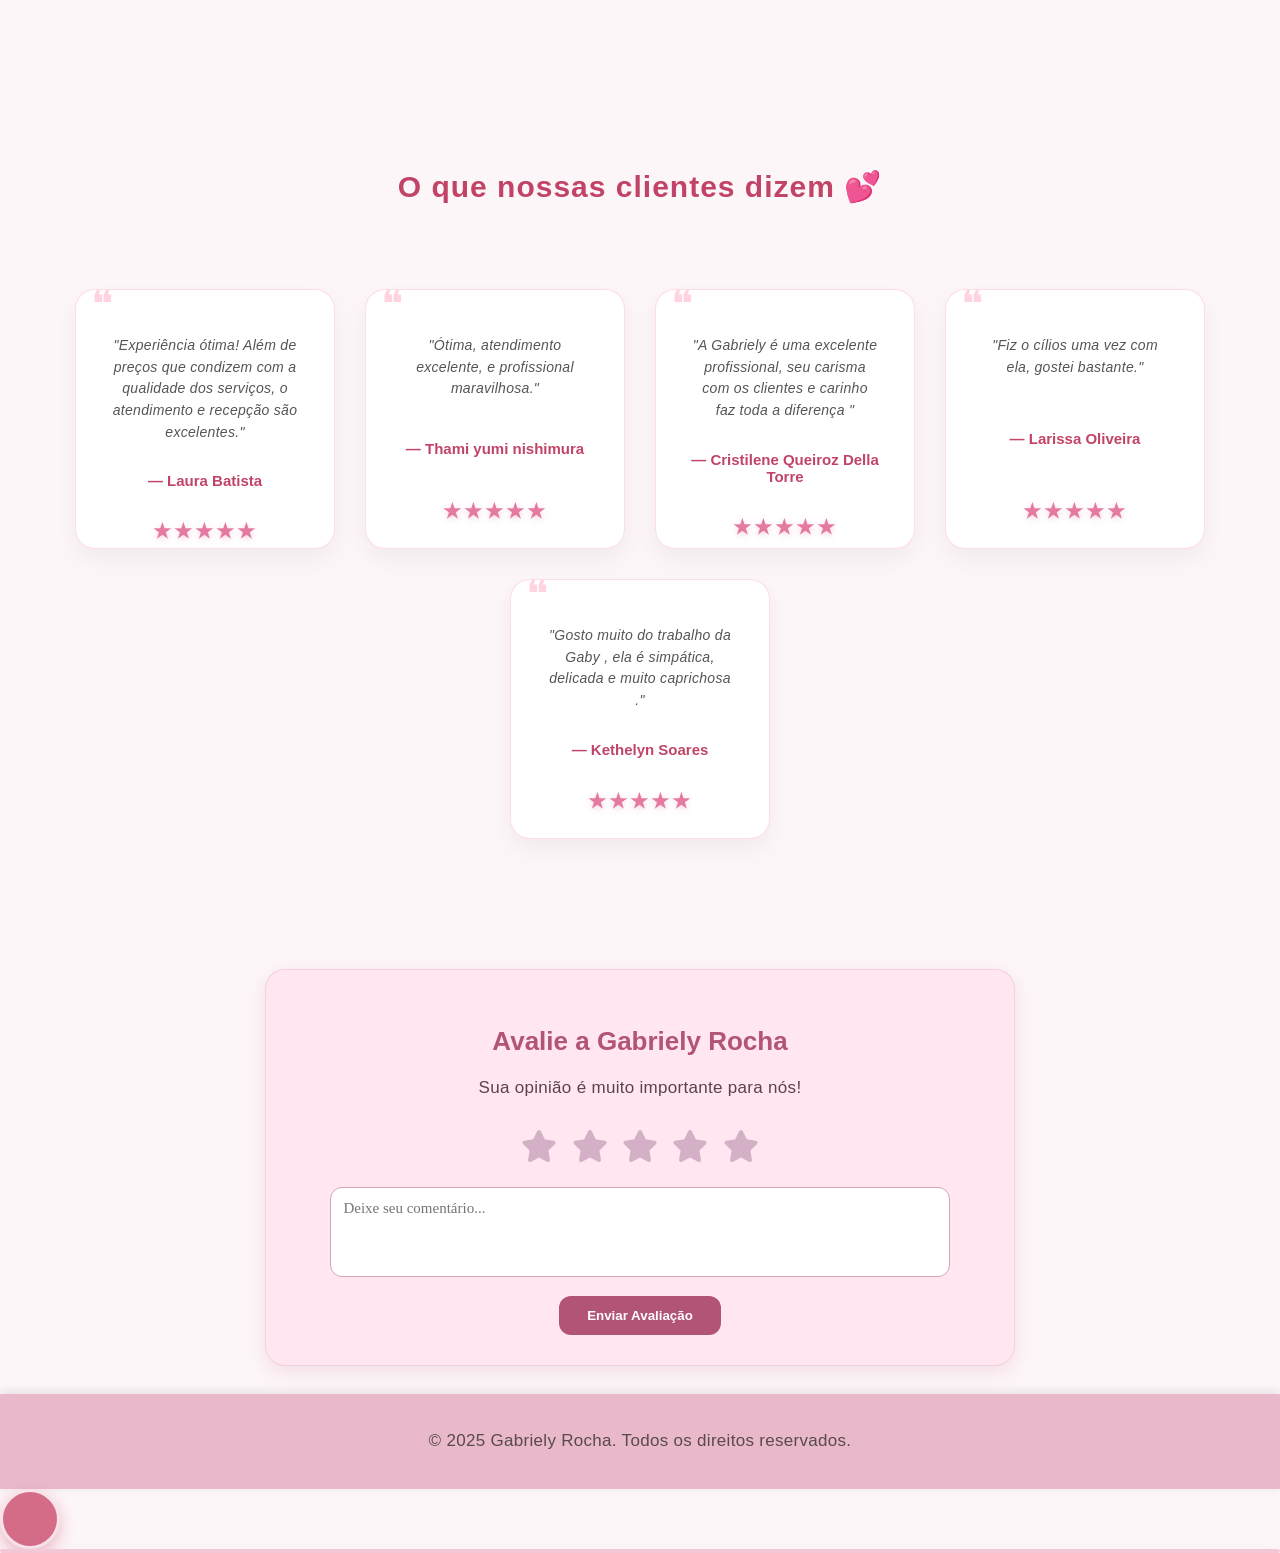
==== commit 615e694b: "feat: Update styles and layout for improved user experience - Enhanced CSS styles in sobre-style.css" ====
--- a/index.html
+++ b/index.html
@@ -97,7 +97,7 @@
             </div>
 
             <!-- ===== VÍDEO PROMOCIONAL ===== -->
-            <div class="vAideo-container">
+            <div class="video-container">
                 <video controls autoplay muted loop>
                     <source src="img/studio.mp4" type="video/mp4">
                     Seu navegador não suporta vídeos.
@@ -130,7 +130,8 @@
             <!-- ===== ADIÇÕES AQUI ===== -->
             <div class="extra-content">
                 <h3> Experiência Premium</h3>
-                <p> Atendimento personalizado, clima agradável e música ambiente criando a atmosfera perfeita para você.</p>
+                <p> Atendimento personalizado, clima agradável e música ambiente criando a atmosfera perfeita para você.
+                </p>
 
                 <div class="info-card">
                     <i class="fa-solid fa-clock"></i>
@@ -196,19 +197,46 @@
 
                 <div class="testimonial-card">
                     <p>"Fiz o cílios uma vez com ela, gostei bastante."</p>
-                    <h4>— Larissa Della Torre</h4>
+                    <h4>— Larissa Oliveira</h4>
                     <div class="stars">★★★★★</div>
                 </div>
 
                 <div class="testimonial-card">
                     <p>"Gosto muito do trabalho da Gaby , ela é simpática, delicada e muito caprichosa ."</p>
-                    <h4>— Leticia Soares </h4>
+                    <h4>— Kethelyn Soares </h4>
                     <div class="stars">★★★★★</div>
                 </div>
             </div>
         </section>
 
     </main>
+    <!-- ⭐ AVALIAÇÃO DO CLIENTE -->
+    <section class="avaliacao-container">
+        <div class="avaliacao-card">
+            <h3>Avalie a Gabriely Rocha </h3>
+            <p>Sua opinião é muito importante para nós!</p>
+
+            <div class="estrelas">
+                <i class="fa-solid fa-star" data-star="1"></i>
+                <i class="fa-solid fa-star" data-star="2"></i>
+                <i class="fa-solid fa-star" data-star="3"></i>
+                <i class="fa-solid fa-star" data-star="4"></i>
+                <i class="fa-solid fa-star" data-star="5"></i>
+            </div>
+
+          
+
+            <textarea placeholder="Deixe seu comentário..." class="comentario"></textarea>
+
+            <button class="btn-enviar">Enviar Avaliação</button>
+
+            <p class="msg-sucesso" style="display:none;">💗 Obrigada! Sua avaliação foi enviada.</p>
+        </div>
+    </section>
+
+   
+
+
 
     <!-- ===== RODAPÉ ===== -->
     <footer class="footer">
--- a/css/nav.css
+++ b/css/nav.css
@@ -36,11 +36,6 @@
     height: 80px;
 }
 
-.ativo {
-    color: #b87ba1 !important;
-    text-decoration: underline !important;
-}
-
 /* ================================
    🌸 MENU (DESKTOP)
 ================================ */
@@ -56,11 +51,23 @@
     text-decoration: none;
     color: #000;
     font-weight: 500;
+    padding: 6px 14px;
+    border-radius: 8px;
     transition: 0.3s ease;
 }
 
 .navbar a:hover {
-    color: #b87ba1;
+    background-color: #dba8c4;
+    color: #fff;
+    box-shadow: 0 3px 8px rgba(0, 0, 0, 0.15);
+}
+
+.navbar a.ativo {
+    background-color: #b87ba1;
+    color: #fff;
+    padding: 6px 14px;
+    border-radius: 8px;
+    box-shadow: 0 3px 8px rgba(0, 0, 0, 0.15);
 }
 
 /* ================================
@@ -216,6 +223,7 @@
         width: 100%;
         background: #fce3ec;
         padding: 25px 0;
+        padding-left: 10px;
         gap: 20px;
         border-radius: 0 0 18px 18px;
         box-shadow: 0 4px 12px rgba(0, 0, 0, .1);
@@ -270,7 +278,6 @@
         z-index: 2000 !important;
     }
 
-    /* Se tiver slider na home, garantir que não fique sobrepondo */
     .home-slider,
     .banner,
     .section-hero {
@@ -279,12 +286,10 @@
     }
 }
 
-
 /* ================================
    VLibras – Tema Rosa Feminino
-   ================================ */
-
-/* Botão flutuante */
+================================ */
+
 [vw-access-button] {
     background-color: #d46b87 !important;
     border-radius: 50% !important;
@@ -301,35 +306,27 @@
     box-shadow: 0 8px 24px rgba(212, 107, 135, 0.60) !important;
 }
 
-/* Caixa interna do plugin */
 [vw-plugin-wrapper] {
     background: #fde8f0 !important;
-    /* rosa clarinho */
     border-radius: 18px !important;
     border: 2px solid #f3c7d6 !important;
     box-shadow: 0 6px 22px rgba(0, 0, 0, 0.10) !important;
     overflow: hidden !important;
 }
 
-/* BARRA SUPERIOR (título + ícones) */
 .vw-plugin-top-wrapper {
     background: #e7b5c8 !important;
-    /* rosa mais intenso */
     color: #fff !important;
 }
 
 .vw-plugin-top-wrapper * {
     color: #fff !important;
-    /* deixa ícones e texto femininos */
-}
-
-/* FUNDO DO AVATAR */
+}
+
 [vw-video] {
     background: #f7d8e4 !important;
-    /* suaviza e combina com o site */
-}
-
-/* Botão "Pular", "Configurações" etc */
+}
+
 [vw-plugin-wrapper] button,
 [vw-plugin-wrapper] .vw-btn {
     background: #d46b87 !important;
@@ -346,14 +343,12 @@
     background: #e07f9c !important;
 }
 
-/* Texto inferior ("Meu nome é Ícaro") */
 [vw-plugin-wrapper] .vw-text {
     background: #d46b87 !important;
     color: white !important;
     font-weight: 600 !important;
 }
 
-/* Scrollbar rosa */
 [vw-plugin-wrapper] ::-webkit-scrollbar-thumb {
     background: #d46b87 !important;
 }
@@ -362,11 +357,9 @@
     background: #fde8f0 !important;
 }
 
-/* Z-index */
 [vw].enabled {
     z-index: 999999 !important;
 }
-
 
 /* FOOTER */
 .footer {
--- a/css/style.css
+++ b/css/style.css
@@ -52,6 +52,10 @@
     text-shadow: 1px 1px 5px rgba(0, 0, 0, 0.8);
 }
 
+.testimonial-card {
+    text-align: center;
+}
+
 .dot {
     cursor: pointer;
     height: 10px;
@@ -79,16 +83,20 @@
 
 /* VÍDEO */
 .video-container {
-    text-align: center;
-    margin-top: 20px;
+    width: 100%;
+    display: flex;
+    justify-content: center;
+    margin: 20px 0;
 }
 
 .video-container video {
     width: 100%;
     max-width: 600px;
+    height: auto;
     border-radius: 12px;
     box-shadow: 0 6px 18px rgba(0, 0, 0, 0.2);
 }
+
 
 /* COLUNA DIREITA */
 .right-content {
@@ -198,7 +206,7 @@
 
 .icone-link:hover {
     transform: translateY(-6px) scale(1.12) rotate(-5deg);
-    background: #b8b6b7;
+    background: white;
 
 }
 
@@ -226,55 +234,118 @@
     font-size: 28px;
 }
 
-/* DEPOIMENTOS */
-.depoimentos {
+/* ============================================================
+   TÍTULO DOS DEPOIMENTOS
+============================================================ */
+.depoimentos h2 {
     text-align: center;
-    padding: 60px 10%;
-    background-color: #fce6ef;
+    width: 100%;
+    font-size: 30px;
+    font-weight: 700;
+    margin-bottom: 35px;
+    color: #c14467;
+    letter-spacing: 1px;
+}
+
+/* ============================================================
+   CONTAINER DOS CARDS
+============================================================ */
+.depoimentos .testimonials-row {
+    display: flex;
+    justify-content: center;
+    align-items: flex-start;
+    gap: 30px;
+    flex-wrap: wrap;
+    padding: 50px 20px;
+}
+
+/* ============================================================
+   CARD
+============================================================ */
+.depoimentos .testimonials-row .testimonial-card {
+    background: #fff;
+    width: 260px;
+    height: 260px;
+    /* Altura padronizada para alinhamento perfeito */
+    padding: 25px;
     border-radius: 20px;
-    margin-top: 50px;
-    box-shadow: 0 0 20px rgba(178, 83, 120, 0.15);
-}
-
-.depoimentos h2 {
-    color: #b25378;
-    font-size: 26px;
-    margin-bottom: 40px;
-}
-
-.testimonials-row {
+    border: 1px solid rgba(255, 182, 193, 0.45);
+    box-shadow: 0 10px 25px rgba(0, 0, 0, 0.05);
+    transition: all 0.35s ease;
+    position: relative;
+    overflow: hidden;
+    display: flex;
+    flex-direction: column;
+    justify-content: space-between;
+    text-align: center;
+    /* Centraliza tudo */
+    align-items: center;
+}
+
+/* Hover */
+.depoimentos .testimonials-row .testimonial-card:hover {
+    transform: translateY(-10px);
+    box-shadow: 0 18px 35px rgba(0, 0, 0, 0.12);
+}
+
+/* Glow rosado */
+.depoimentos .testimonials-row .testimonial-card:hover::after {
+    content: "";
+    position: absolute;
+    inset: -15px;
+    background: rgba(255, 190, 210, 0.55);
+    border-radius: 25px;
+    filter: blur(18px);
+    z-index: -1;
+}
+
+/* Aspas decorativas */
+.depoimentos .testimonials-row .testimonial-card::before {
+    content: "❝";
+    position: absolute;
+    top: -10px;
+    left: 15px;
+    font-size: 42px;
+    color: #ffc5d6;
+    opacity: 0.75;
+}
+
+/* ============================================================
+   TEXTO DO CARD
+============================================================ */
+.depoimentos .testimonials-row .testimonial-card p {
+    font-size: 14px;
+    line-height: 1.55;
+    color: #555;
+    font-style: italic;
+    margin-top: 20px;
+    max-width: 90%;
+}
+
+/* Nome */
+.depoimentos .testimonials-row .testimonial-card h4 {
+    font-size: 15px;
+    color: #c14467;
+    font-weight: 700;
+    margin-top: 15px;
+}
+
+/* ============================================================
+   ESTRELAS – Todas centralizadas na MESMA posição
+============================================================ */
+.depoimentos .testimonials-row .testimonial-card .stars {
+    margin-top: 10px;
+    font-size: 20px;
+    letter-spacing: 3px;
+    color: #e47aa1;
+    /* Rosa pastel bonito */
+    font-weight: bold;
+    text-shadow: 0px 2px 6px rgba(228, 122, 161, 0.3);
     display: flex;
     justify-content: center;
-    gap: 25px;
-    flex-wrap: wrap;
-}
-
-.testimonial-card {
-    background: #fff;
-    padding: 25px;
-    border-radius: 15px;
-    box-shadow: 0 6px 15px rgba(0, 0, 0, 0.08);
-    color: #4b2f3c;
-    font-style: italic;
-    width: 220px;
-    transition: 0.3s;
-}
-
-.testimonial-card:hover {
-    transform: translateY(-5px);
-    box-shadow: 0 8px 18px rgba(178, 83, 120, 0.2);
-}
-
-.testimonial-card h4 {
-    margin-top: 10px;
-    color: #a6527a;
-    font-weight: bold;
-}
-
-.stars {
-    color: #ffb4d1;
-    font-size: 18px;
-}
+    align-items: center;
+}
+
 
 /* FOOTER */
 .footer {
@@ -435,4 +506,243 @@
     h2 {
         font-size: 22px;
     }
+}
+
+@media (max-width: 480px) {
+    .video-container video {
+        max-width: 100%;
+        border-radius: 10px;
+    }
+}
+
+/* ⭐ CAIXA DE AVALIAÇÃO */
+.avaliacao-container {
+    width: 100%;
+    display: flex;
+    justify-content: center;
+    margin: 80px 0 -20px;
+}
+
+.avaliacao-card {
+    background: #ffe6f0;
+    padding: 30px;
+    border-radius: 20px;
+    width: 70%;
+    max-width: 750px;
+    text-align: center;
+    box-shadow: 0 6px 20px rgba(178, 83, 120, 0.15);
+    border: 1px solid rgba(178, 83, 120, 0.15);
+    transition: .3s ease;
+}
+
+.avaliacao-card:hover {
+    transform: translateY(-6px);
+    box-shadow: 0 10px 25px rgba(178, 83, 120, 0.25);
+}
+
+.avaliacao-card h3 {
+    color: #b25378;
+    font-size: 26px;
+    margin-bottom: 10px;
+}
+
+.avaliacao-card p {
+    color: #5a4250;
+}
+
+.estrelas i {
+    font-size: 32px;
+    color: #d3b0c6;
+    cursor: pointer;
+    transition: .2s ease;
+    margin: 10px 5px;
+}
+
+.estrelas i:hover,
+.estrelas i.selecionada {
+    color: #ff7faa;
+    transform: scale(1.2);
+}
+
+.comentario {
+    width: 90%;
+    height: 90px;
+    margin-top: 15px;
+    padding: 12px;
+    border-radius: 12px;
+    border: 1px solid #d8a2b7;
+    resize: none;
+    font-size: 15px;
+    font-family: "Quicksand";
+    outline: none;
+}
+
+.btn-enviar {
+    background: #b25378;
+    border: none;
+    padding: 12px 28px;
+    border-radius: 12px;
+    color: #fff;
+    cursor: pointer;
+    font-weight: 600;
+    margin-top: 15px;
+    transition: .3s;
+}
+
+.btn-enviar:hover {
+    background: #902b5d;
+    transform: scale(1.05);
+}
+
+.msg-sucesso {
+    margin-top: 12px;
+    color: #b25378;
+    font-weight: 600;
+}
+
+/* ⭐ CAIXA DE AVALIAÇÃO – RESPONSIVIDADE */
+@media (max-width: 992px) {
+    .avaliacao-card {
+        width: 85%;
+        padding: 25px;
+        max-width: 700px;
+    }
+
+    .avaliacao-card h3 {
+        font-size: 24px;
+    }
+
+    .estrelas i {
+        font-size: 30px;
+    }
+
+    .comentario {
+        width: 95%;
+        height: 85px;
+    }
+}
+
+@media (max-width: 768px) {
+    .avaliacao-container {
+        margin: 60px 0 -10px;
+    }
+
+    .avaliacao-card {
+        width: 90%;
+        padding: 22px;
+        border-radius: 18px;
+    }
+
+    .avaliacao-card h3 {
+        font-size: 22px;
+    }
+
+    .avaliacao-card p {
+        font-size: 15px;
+    }
+
+    .estrelas i {
+        font-size: 28px;
+        margin: 8px 4px;
+    }
+
+    .comentario {
+        height: 80px;
+        font-size: 14px;
+    }
+
+    .btn-enviar {
+        padding: 10px 22px;
+        font-size: 15px;
+    }
+}
+
+@media (max-width: 560px) {
+    .avaliacao-card {
+        width: 95%;
+        padding: 18px;
+        border-radius: 16px;
+    }
+
+    .avaliacao-card h3 {
+        font-size: 20px;
+    }
+
+    .estrelas i {
+        font-size: 26px;
+        margin: 6px 3px;
+    }
+
+    .comentario {
+        height: 75px;
+        width: 100%;
+        font-size: 13px;
+        padding: 10px;
+    }
+
+    .btn-enviar {
+        padding: 9px 20px;
+        font-size: 14px;
+    }
+}
+
+@media (max-width: 430px) {
+    .avaliacao-card {
+        padding: 15px;
+        width: 96%;
+    }
+
+    .avaliacao-card h3 {
+        font-size: 19px;
+    }
+
+    .estrelas i {
+        font-size: 22px;
+        margin: 5px 3px;
+    }
+
+    .comentario {
+        height: 70px;
+        font-size: 13px;
+    }
+
+    .btn-enviar {
+        width: 100%;
+        padding: 12px;
+        font-size: 15px;
+    }
+}
+
+/* --- MELHORIAS DO TEXTO NO RESPONSIVO (RIGHT-CONTENT) --- */
+@media (max-width: 768px) {
+
+    .right-content {
+        padding: 20px;
+        width: 100%;
+        text-align: center;
+        display: flex;
+        flex-direction: column;
+        gap: 18px;
+    }
+
+    .right-content h2 {
+        font-size: 1.4rem;
+        font-weight: 600;
+        color: #b0727a;
+        margin-bottom: 10px;
+        letter-spacing: 0.5px;
+    }
+
+    .right-content p {
+        font-size: 1.05rem;
+        line-height: 1.6;
+        background: #ffeef3;
+        padding: 12px 15px;
+        border-radius: 14px;
+        color: #7a555a;
+        width: 100%;
+        margin: 0 auto;
+        max-width: 330px;
+        box-shadow: 0 2px 5px rgba(0, 0, 0, 0.06);
+    }
 }
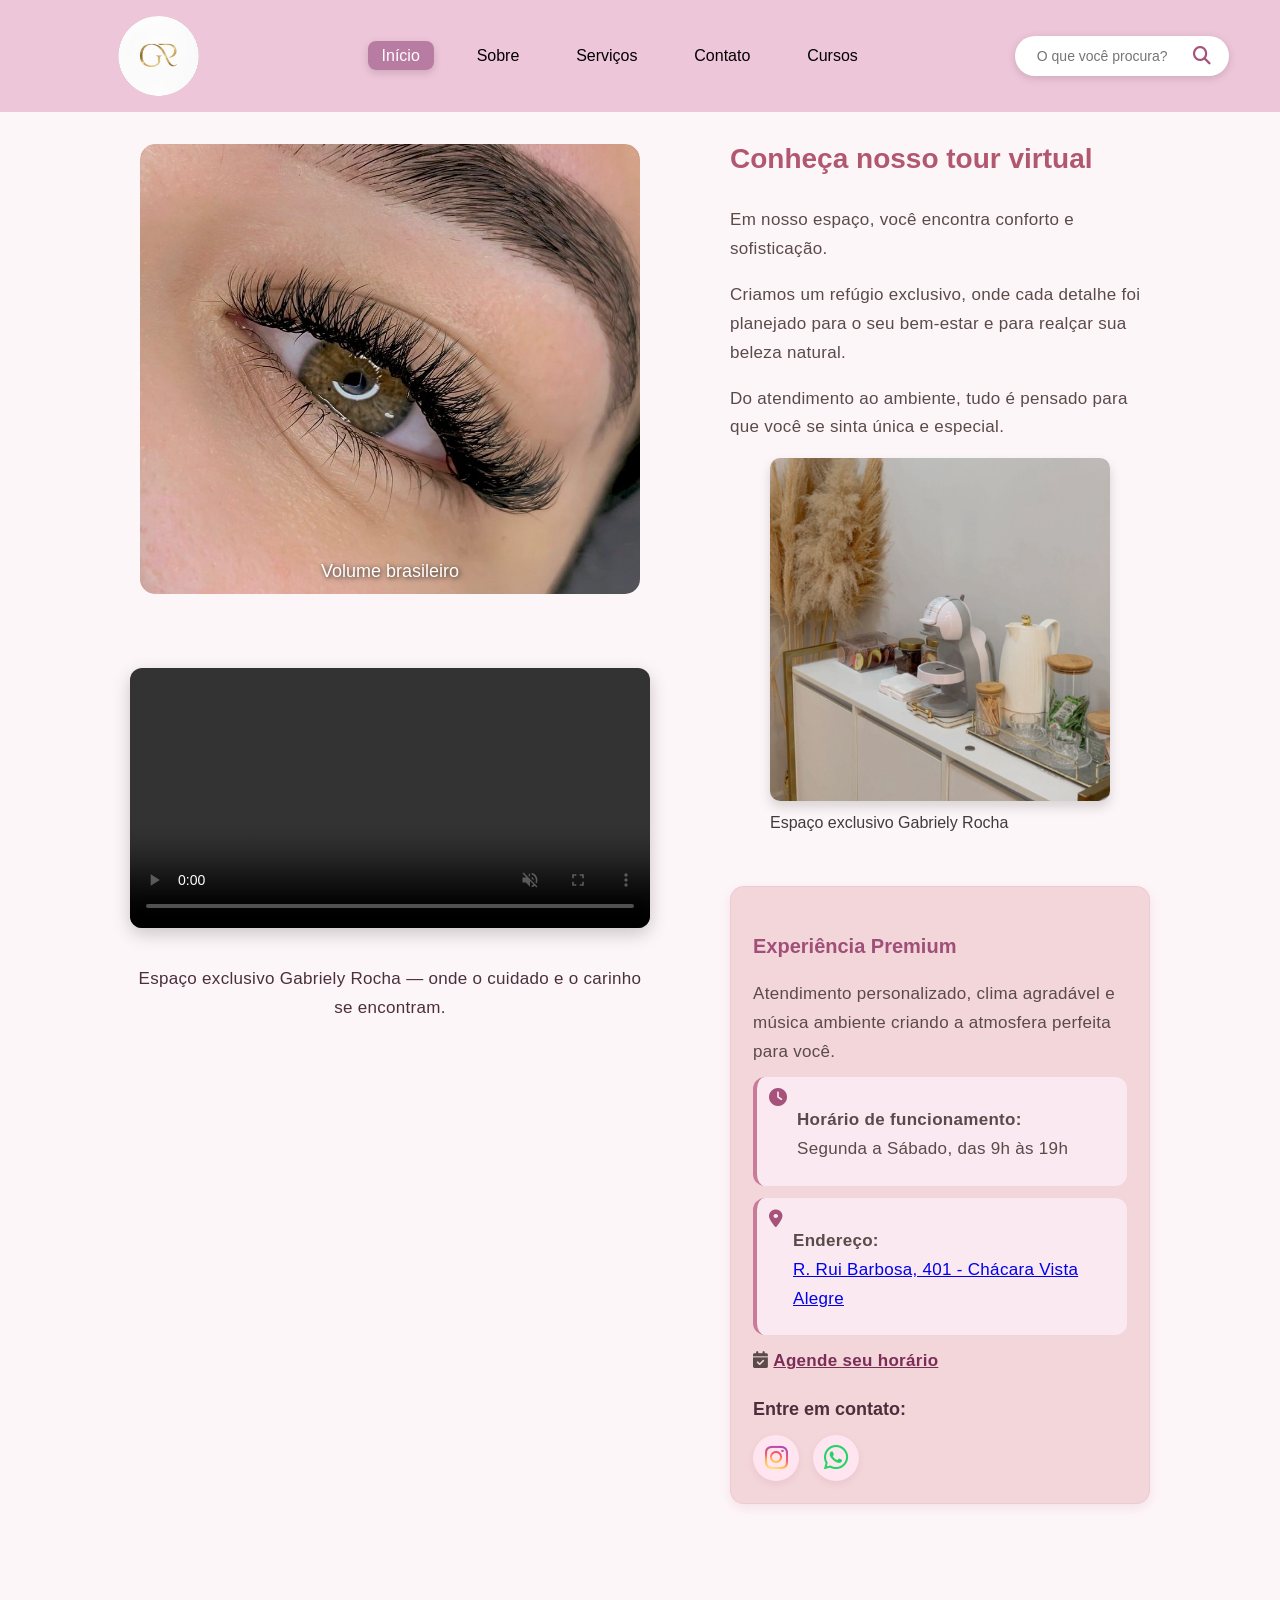
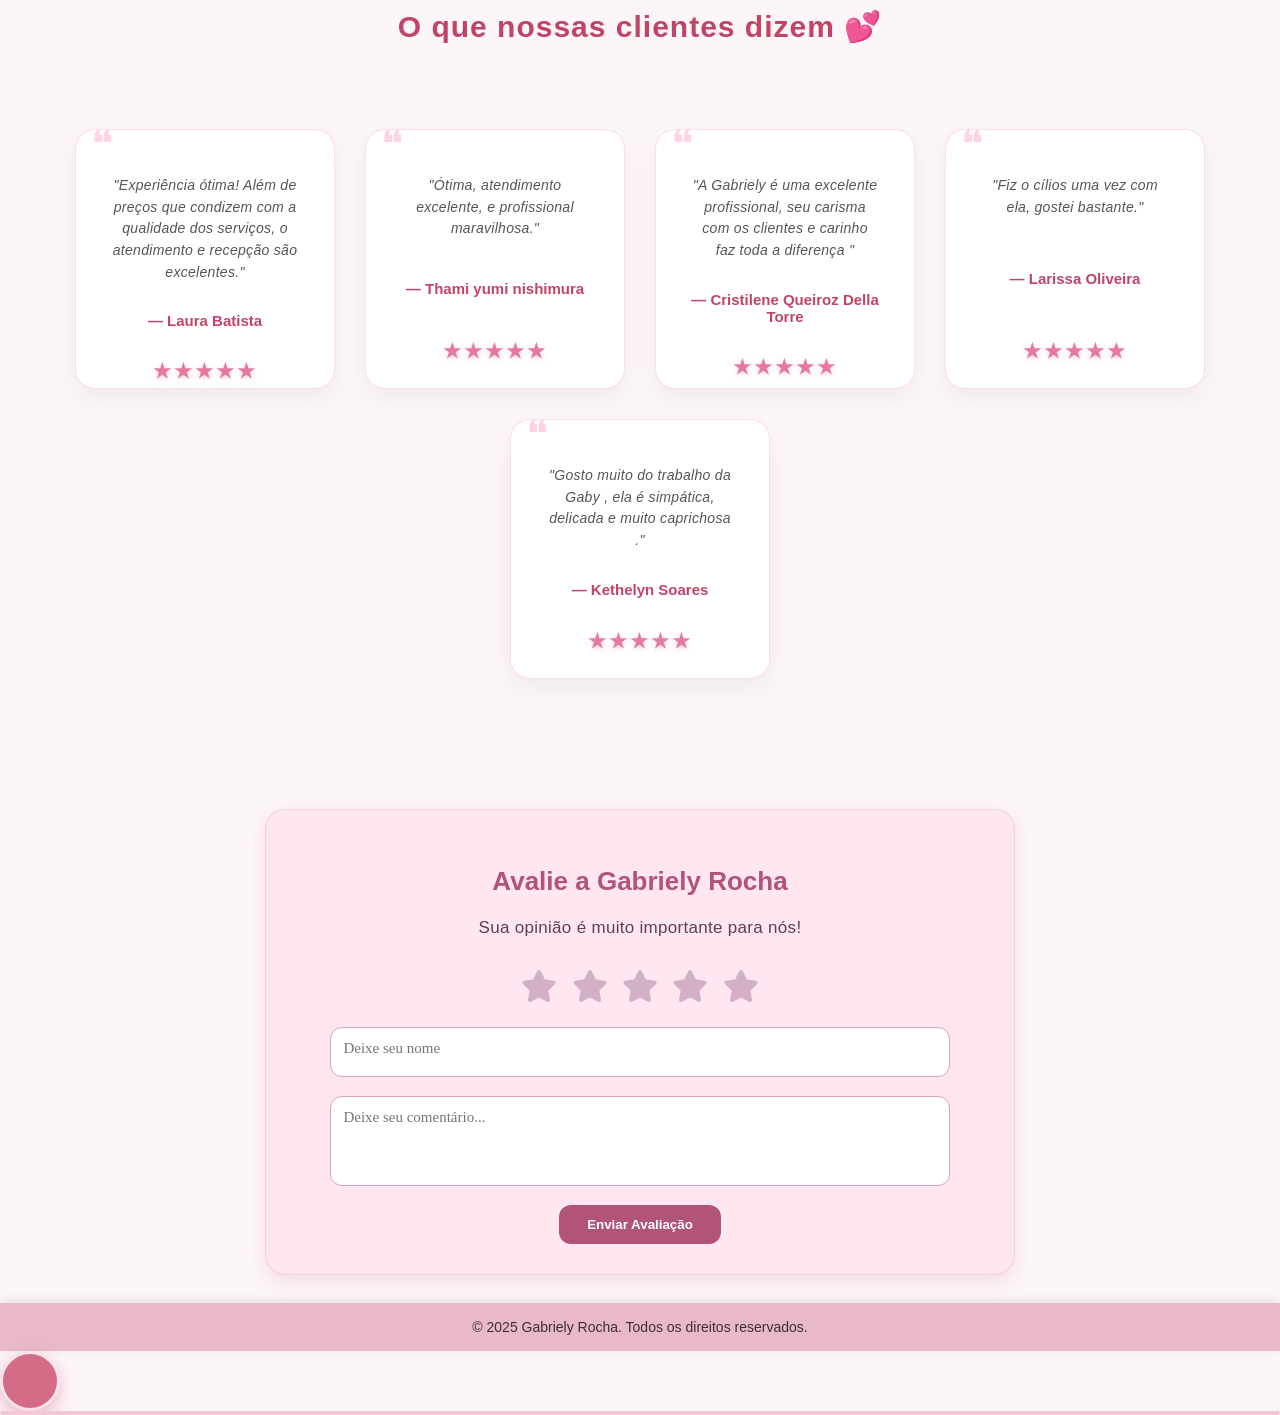
==== commit a5d03f3c: "Refactor styles and update HTML structure across multiple files - Updated button styles in contatos-" ====
--- a/index.html
+++ b/index.html
@@ -41,6 +41,8 @@
                 <span></span>
                 <span></span>
             </div>
+
+
             <!-- Campo de busca -->
             <div class="search-box">
                 <input type="text" placeholder="O que você procura?">
@@ -53,6 +55,7 @@
 
     <!-- ===== SEÇÃO PRINCIPAL ===== -->
     <main>
+        <h1 class="titulo-inicio">Início</h1>
 
         <!-- ==== COLUNA ESQUERDA ==== -->
         <div class="left-content">
@@ -69,7 +72,7 @@
                 <!-- Slide 2 -->
                 <div class="mySlides fade">
                     <div class="numbertext"></div>
-                    <img class="imgslide" src="./img/sobrancelha2.jpeg" alt="Tecnica sobrancelha brow lamination">
+                    <img class="imgslide" src="./img/sobrancelha3.png" alt="Tecnica sobrancelha brow lamination">
                     <div class="text">Sobrancelha</div>
                 </div>
 
@@ -83,7 +86,7 @@
                 <!-- Slide 4 -->
                 <div class="mySlides fade">
                     <div class="numbertext"></div>
-                    <img class="imgslide" src="./img/sobrancelha1.jpeg" alt=" Tecnica de renna na sobrancelha">
+                    <img class="imgslide" src="./img/sobrancelha2.jpeg" alt=" Tecnica de renna na sobrancelha">
                     <div class="text">Sobrancelha</div>
                 </div>
             </div>
@@ -224,9 +227,10 @@
                 <i class="fa-solid fa-star" data-star="5"></i>
             </div>
 
-          
-
-            <textarea placeholder="Deixe seu comentário..." class="comentario"></textarea>
+
+            <textarea placeholder="Deixe seu nome" class="comentario-nome" id="nome"></textarea>
+
+            <textarea placeholder="Deixe seu comentário..." class="comentario" id="comentario"></textarea>
 
             <button class="btn-enviar">Enviar Avaliação</button>
 
@@ -234,13 +238,13 @@
         </div>
     </section>
 
-   
+
 
 
 
     <!-- ===== RODAPÉ ===== -->
     <footer class="footer">
-        <p>&copy; 2025 Gabriely Rocha. Todos os direitos reservados.</p>
+       &copy; 2025 Gabriely Rocha. Todos os direitos reservados.
     </footer>
 
     <div vw class="enabled">
--- a/css/nav.css
+++ b/css/nav.css
@@ -144,7 +144,7 @@
     padding: 12px;
     border-radius: 14px;
     box-shadow: 0 4px 12px rgba(0, 0, 0, .15);
-    margin-top: 8px;
+    margin-top: 100px;
     display: none;
     max-height: 240px;
     overflow-y: auto;
@@ -170,6 +170,8 @@
     color: #a6527a;
 }
 
+
+
 /* ================================
    🌸 ANIMAÇÃO
 ================================ */
@@ -195,6 +197,13 @@
 
     .search-box {
         margin: auto;
+    }
+}
+
+@media (min-width: 993px) {
+    .search-box {
+        margin-left: 50px;
+        /* você pode aumentar para 60px, 80px, etc */
     }
 }
 
@@ -362,7 +371,7 @@
 }
 
 /* FOOTER */
-.footer {
+footer {
     background-color: #e9b9cb;
     text-align: center;
     padding: 1rem;
--- a/css/style.css
+++ b/css/style.css
@@ -2,21 +2,31 @@
 main {
     display: flex;
     justify-content: center;
-    gap: 15rem;
+    gap: 5rem;
     flex-wrap: wrap;
 }
 
+.titulo-inicio {
+    font-size: 2.4rem;
+    font-weight: 600;
+    color: #b87ba1;
+    /* rosa do menu ativo */
+    text-align: center;
+    margin: 20px 0 30px 0;
+    padding: 12px 25px;
+    /* rosa clarinho combinando com o header */
+    display: inline-block;
+   
+}
 /* COLUNA ESQUERDA */
 .left-content {
     display: flex;
     flex-direction: column;
-    gap: 2rem;
     max-width: 520px;
     align-items: center;
 }
 
 .left-content .description {
-    margin: 1.2rem 0;
     color: #4b2f3c;
     text-align: center;
 }
@@ -52,10 +62,6 @@
     text-shadow: 1px 1px 5px rgba(0, 0, 0, 0.8);
 }
 
-.testimonial-card {
-    text-align: center;
-}
-
 .dot {
     cursor: pointer;
     height: 10px;
@@ -70,7 +76,6 @@
     background-color: #a6527a;
 }
 
-/* ANIMAÇÃO */
 @keyframes fade {
     from {
         opacity: 0.4;
@@ -96,7 +101,6 @@
     border-radius: 12px;
     box-shadow: 0 6px 18px rgba(0, 0, 0, 0.2);
 }
-
 
 /* COLUNA DIREITA */
 .right-content {
@@ -155,7 +159,7 @@
     margin: 18px 0 10px;
 }
 
-/* CARDS DE INFO */
+/* INFO CARDS */
 .info-card {
     display: flex;
     gap: 10px;
@@ -185,7 +189,7 @@
     color: #c7518c;
 }
 
-/* ÍCONES REDES SOCIAIS */
+/* REDES SOCIAIS */
 .icones-redes {
     display: flex;
     gap: 14px;
@@ -207,19 +211,8 @@
 .icone-link:hover {
     transform: translateY(-6px) scale(1.12) rotate(-5deg);
     background: white;
-
-}
-
-.icone-link i {
-    transition: .3s ease;
-}
-
-.icone-link:hover i {
-    transform: scale(1.2) rotate(8deg);
-    filter: brightness(1.25);
-}
-
-/* INSTAGRAM */
+}
+
 .instagram i {
     background: radial-gradient(circle at 30% 107%, #fdf497 0%, #ffb548 45%, #fc5e62 60%, #a745c3 90%);
     -webkit-background-clip: text;
@@ -228,15 +221,12 @@
     font-size: 26px;
 }
 
-/* WHATSAPP */
 .whatsapp i {
     color: #25D366;
     font-size: 28px;
 }
 
-/* ============================================================
-   TÍTULO DOS DEPOIMENTOS
-============================================================ */
+/* DEPOIMENTOS – TÍTULO */
 .depoimentos h2 {
     text-align: center;
     width: 100%;
@@ -247,9 +237,7 @@
     letter-spacing: 1px;
 }
 
-/* ============================================================
-   CONTAINER DOS CARDS
-============================================================ */
+/* DEPOIMENTOS – CONTAINER */
 .depoimentos .testimonials-row {
     display: flex;
     justify-content: center;
@@ -259,14 +247,11 @@
     padding: 50px 20px;
 }
 
-/* ============================================================
-   CARD
-============================================================ */
-.depoimentos .testimonials-row .testimonial-card {
+/* DEPOIMENTOS – CARD */
+.depoimentos .testimonial-card {
     background: #fff;
     width: 260px;
     height: 260px;
-    /* Altura padronizada para alinhamento perfeito */
     padding: 25px;
     border-radius: 20px;
     border: 1px solid rgba(255, 182, 193, 0.45);
@@ -278,18 +263,15 @@
     flex-direction: column;
     justify-content: space-between;
     text-align: center;
-    /* Centraliza tudo */
     align-items: center;
 }
 
-/* Hover */
-.depoimentos .testimonials-row .testimonial-card:hover {
+.depoimentos .testimonial-card:hover {
     transform: translateY(-10px);
     box-shadow: 0 18px 35px rgba(0, 0, 0, 0.12);
 }
 
-/* Glow rosado */
-.depoimentos .testimonials-row .testimonial-card:hover::after {
+.depoimentos .testimonial-card:hover::after {
     content: "";
     position: absolute;
     inset: -15px;
@@ -299,8 +281,7 @@
     z-index: -1;
 }
 
-/* Aspas decorativas */
-.depoimentos .testimonials-row .testimonial-card::before {
+.depoimentos .testimonial-card::before {
     content: "❝";
     position: absolute;
     top: -10px;
@@ -310,10 +291,7 @@
     opacity: 0.75;
 }
 
-/* ============================================================
-   TEXTO DO CARD
-============================================================ */
-.depoimentos .testimonials-row .testimonial-card p {
+.depoimentos .testimonial-card p {
     font-size: 14px;
     line-height: 1.55;
     color: #555;
@@ -322,23 +300,18 @@
     max-width: 90%;
 }
 
-/* Nome */
-.depoimentos .testimonials-row .testimonial-card h4 {
+.depoimentos .testimonial-card h4 {
     font-size: 15px;
     color: #c14467;
     font-weight: 700;
     margin-top: 15px;
 }
 
-/* ============================================================
-   ESTRELAS – Todas centralizadas na MESMA posição
-============================================================ */
-.depoimentos .testimonials-row .testimonial-card .stars {
+.depoimentos .testimonial-card .stars {
     margin-top: 10px;
     font-size: 20px;
     letter-spacing: 3px;
     color: #e47aa1;
-    /* Rosa pastel bonito */
     font-weight: bold;
     text-shadow: 0px 2px 6px rgba(228, 122, 161, 0.3);
     display: flex;
@@ -347,175 +320,12 @@
 }
 
 
-/* FOOTER */
-.footer {
-    background-color: #e9b9cb;
-    text-align: center;
-    padding: 1rem;
-    margin-top: 3rem;
-    color: #3d2d34;
-    font-size: 14px;
-    box-shadow: 0 -2px 10px rgba(0, 0, 0, 0.1);
-}
-
-/* MENU MOBILE — VISUAL PADRÃO (SEM FUNCIONAR — SEM RESPONSIVIDADE) */
+/* MENU MOBILE */
 .menu-toggle {
     display: none;
 }
 
-/* responsividade*/
-/* Notebook médio - ajusta levemente colunas */
-@media (max-width: 1200px) {
-    main {
-        gap: 8rem;
-    }
-}
-
-/* Tablet horizontal */
-@media (max-width: 992px) {
-    main {
-        flex-direction: column;
-        align-items: center;
-        gap: 4rem;
-    }
-
-    .left-content,
-    .right-content {
-        max-width: 90%;
-    }
-
-    .imgslide {
-        width: 100%;
-        height: auto;
-    }
-
-    .image-highlight img {
-        max-width: 100%;
-    }
-}
-
-/* Tablet vertical / celular grande */
-@media (max-width: 768px) {
-
-    main {
-        padding: 0 15px;
-        gap: 3rem;
-    }
-
-    h2 {
-        font-size: 24px;
-        text-align: center;
-    }
-
-    p {
-        font-size: 16px;
-    }
-
-    .imgslide {
-        width: 100%;
-        height: auto;
-    }
-
-    .slideshow-container {
-        width: 100%;
-        max-width: 450px;
-    }
-
-    .video-container video {
-        max-width: 100%;
-    }
-
-    .testimonials-row {
-        gap: 18px;
-    }
-
-    .testimonial-card {
-        width: 90%;
-        max-width: 260px;
-    }
-}
-
-/* Celular */
-@media (max-width: 480px) {
-
-    main {
-        gap: 2rem;
-        padding: 0 10px;
-    }
-
-    .left-content {
-        gap: 1.5rem;
-    }
-
-    .imgslide {
-        width: 100%;
-        height: auto;
-    }
-
-    .slideshow-container {
-        max-width: 100%;
-    }
-
-    .text {
-        font-size: 14px;
-    }
-
-    .right-content {
-        max-width: 100%;
-        text-align: center;
-    }
-
-    .right-content p {
-        text-align: center;
-    }
-
-    .extra-content {
-        padding: 18px;
-    }
-
-    .info-card {
-        flex-direction: row;
-        align-items: center;
-    }
-
-    .icones-redes {
-        justify-content: center;
-    }
-
-    .icone-link {
-        width: 40px;
-        height: 40px;
-    }
-
-    .testimonial-card {
-        width: 100%;
-        max-width: 300px;
-    }
-}
-
-/* Celulares muito pequenos */
-@media (max-width: 380px) {
-    .imgslide {
-        border-radius: 12px;
-    }
-
-    .testimonial-card {
-        padding: 18px;
-    }
-
-    h2 {
-        font-size: 22px;
-    }
-}
-
-@media (max-width: 480px) {
-    .video-container video {
-        max-width: 100%;
-        border-radius: 10px;
-    }
-}
-
-/* ⭐ CAIXA DE AVALIAÇÃO */
+/* AVALIAÇÃO */
 .avaliacao-container {
     width: 100%;
     display: flex;
@@ -577,6 +387,19 @@
     outline: none;
 }
 
+.comentario-nome {
+    width: 90%;
+    height: 50px;
+    margin-top: 15px;
+    padding: 12px;
+    border-radius: 12px;
+    border: 1px solid #d8a2b7;
+    resize: none;
+    font-size: 15px;
+    font-family: "Quicksand";
+    outline: none;
+}
+
 .btn-enviar {
     background: #b25378;
     border: none;
@@ -600,8 +423,37 @@
     font-weight: 600;
 }
 
-/* ⭐ CAIXA DE AVALIAÇÃO – RESPONSIVIDADE */
+/* RESPONSIVO */
+
+/* 1200px */
+@media (max-width: 1200px) {
+    main {
+        gap: 8rem;
+    }
+}
+
+/* 992px */
 @media (max-width: 992px) {
+    main {
+        flex-direction: column;
+        align-items: center;
+        gap: 4rem;
+    }
+
+    .left-content,
+    .right-content {
+        max-width: 90%;
+    }
+
+    .imgslide {
+        width: 100%;
+        height: auto;
+    }
+
+    .image-highlight img {
+        max-width: 100%;
+    }
+
     .avaliacao-card {
         width: 85%;
         padding: 25px;
@@ -622,99 +474,36 @@
     }
 }
 
+/* 768px */
 @media (max-width: 768px) {
-    .avaliacao-container {
-        margin: 60px 0 -10px;
-    }
-
-    .avaliacao-card {
-        width: 90%;
-        padding: 22px;
+
+    main {
+        padding: 0 15px;
+        gap: 3rem;
+        margin-top: 1rem;
+    }
+
+    h2 {
+        font-size: 24px;
+        text-align: center;
+    }
+
+    p {
+        font-size: 16px;
+    }
+
+    .slideshow-container {
+        width: 100%;
+        max-width: 450px;
+        margin: 1rem auto;
         border-radius: 18px;
     }
 
-    .avaliacao-card h3 {
-        font-size: 22px;
-    }
-
-    .avaliacao-card p {
-        font-size: 15px;
-    }
-
-    .estrelas i {
-        font-size: 28px;
-        margin: 8px 4px;
-    }
-
-    .comentario {
-        height: 80px;
-        font-size: 14px;
-    }
-
-    .btn-enviar {
-        padding: 10px 22px;
-        font-size: 15px;
-    }
-}
-
-@media (max-width: 560px) {
-    .avaliacao-card {
-        width: 95%;
-        padding: 18px;
-        border-radius: 16px;
-    }
-
-    .avaliacao-card h3 {
-        font-size: 20px;
-    }
-
-    .estrelas i {
-        font-size: 26px;
-        margin: 6px 3px;
-    }
-
-    .comentario {
-        height: 75px;
-        width: 100%;
-        font-size: 13px;
-        padding: 10px;
-    }
-
-    .btn-enviar {
-        padding: 9px 20px;
-        font-size: 14px;
-    }
-}
-
-@media (max-width: 430px) {
-    .avaliacao-card {
-        padding: 15px;
-        width: 96%;
-    }
-
-    .avaliacao-card h3 {
-        font-size: 19px;
-    }
-
-    .estrelas i {
-        font-size: 22px;
-        margin: 5px 3px;
-    }
-
-    .comentario {
-        height: 70px;
-        font-size: 13px;
-    }
-
-    .btn-enviar {
-        width: 100%;
-        padding: 12px;
-        font-size: 15px;
-    }
-}
-
-/* --- MELHORIAS DO TEXTO NO RESPONSIVO (RIGHT-CONTENT) --- */
-@media (max-width: 768px) {
+    .text {
+        font-size: 16px;
+        padding: 6px 10px;
+        bottom: 20px;
+    }
 
     .right-content {
         padding: 20px;
@@ -723,26 +512,170 @@
         display: flex;
         flex-direction: column;
         gap: 18px;
+        border-radius: 22px;
     }
 
     .right-content h2 {
         font-size: 1.4rem;
-        font-weight: 600;
-        color: #b0727a;
-        margin-bottom: 10px;
-        letter-spacing: 0.5px;
     }
 
     .right-content p {
         font-size: 1.05rem;
-        line-height: 1.6;
-        background: #ffeef3;
         padding: 12px 15px;
-        border-radius: 14px;
-        color: #7a555a;
+        max-width: 330px;
+        margin: 0 auto;
+    }
+
+    .testimonials-row {
+        gap: 18px;
+    }
+
+    .testimonial-card {
+        width: 90%;
+        max-width: 260px;
+    }
+
+    .avaliacao-container {
+        margin: 60px 0 -10px;
+    }
+
+    .avaliacao-card {
+        width: 90%;
+        padding: 22px;
+    }
+
+    .avaliacao-card h3 {
+        font-size: 22px;
+    }
+
+    .avaliacao-card p {
+        font-size: 15px;
+    }
+
+    .estrelas i {
+        font-size: 28px;
+    }
+
+    .comentario {
+        height: 80px;
+        font-size: 14px;
+    }
+
+    .btn-enviar {
+        padding: 10px 22px;
+        font-size: 15px;
+    }
+}
+
+/* 560px */
+@media (max-width: 560px) {
+    .avaliacao-card {
+        width: 95%;
+        padding: 18px;
+    }
+
+    .avaliacao-card h3 {
+        font-size: 20px;
+    }
+
+    .estrelas i {
+        font-size: 26px;
+    }
+
+    .comentario {
+        height: 75px;
         width: 100%;
-        margin: 0 auto;
-        max-width: 330px;
-        box-shadow: 0 2px 5px rgba(0, 0, 0, 0.06);
+        font-size: 13px;
+    }
+
+    .btn-enviar {
+        padding: 9px 20px;
+        font-size: 14px;
+    }
+}
+
+/* 480px */
+@media (max-width: 480px) {
+
+    main {
+        gap: 2rem;
+        padding: 0 10px;
+    }
+
+    .left-content {
+        gap: 1.5rem;
+    }
+
+    .right-content,
+    .right-content p {
+        text-align: center;
+    }
+
+    .text {
+        font-size: 14px;
+    }
+
+    .video-container video {
+        border-radius: 10px;
+    }
+
+    .extra-content {
+        padding: 18px;
+    }
+
+    .icones-redes {
+        justify-content: center;
+    }
+
+    .icone-link {
+        width: 40px;
+        height: 40px;
+    }
+
+    .testimonial-card {
+        width: 100%;
+        max-width: 300px;
+    }
+}
+
+/* 430px */
+@media (max-width: 430px) {
+    .avaliacao-card {
+        padding: 15px;
+        width: 96%;
+    }
+
+    .avaliacao-card h3 {
+        font-size: 19px;
+    }
+
+    .estrelas i {
+        font-size: 22px;
+    }
+
+    .comentario {
+        height: 70px;
+    }
+
+    .btn-enviar {
+        width: 100%;
+        padding: 12px;
+        font-size: 15px;
+    }
+}
+
+.titulo-inicio {
+    display: none;
+}
+
+@media (max-width: 768px) {
+    .titulo-inicio {
+        display: block;
+        text-align: center;
+        font-size: 1.9rem;
+        font-weight: 700;
+        color: #b25770;
+        margin-top: 35px;
+        margin-bottom: 25px;
     }
 }
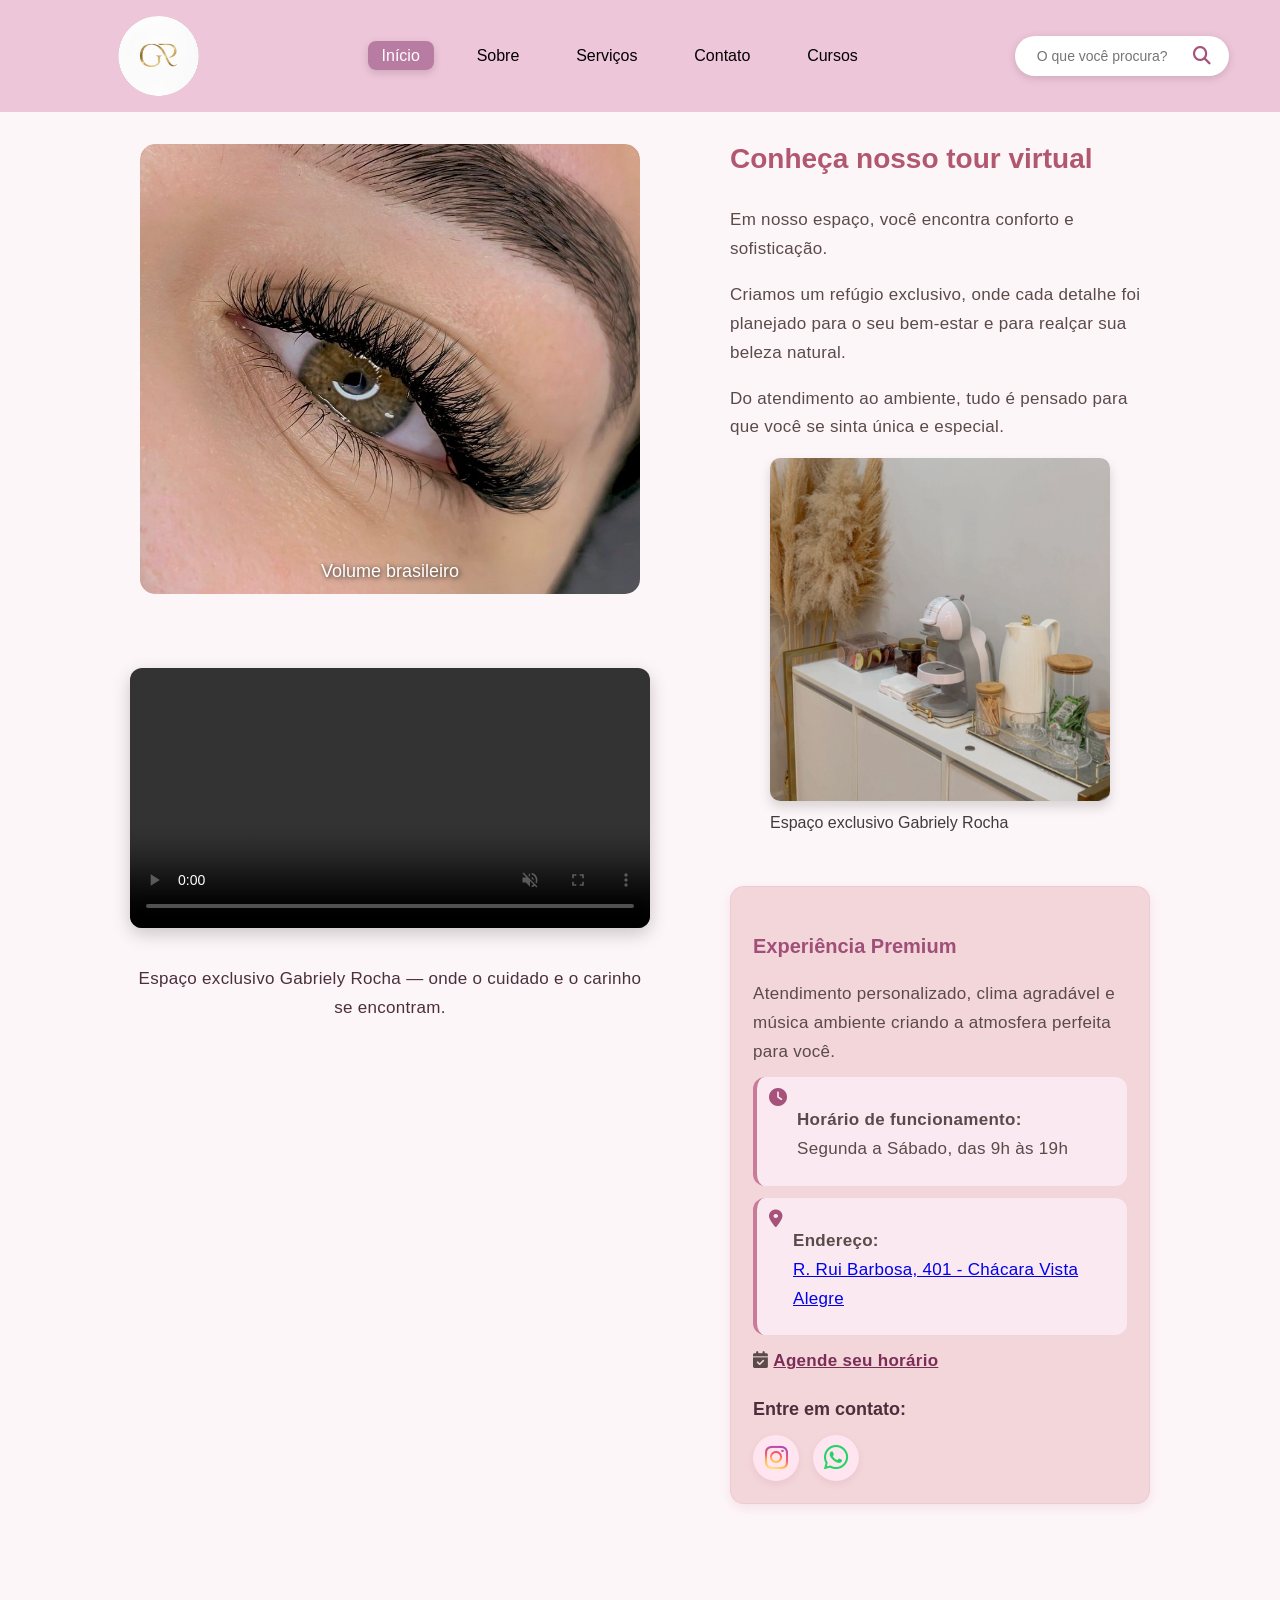
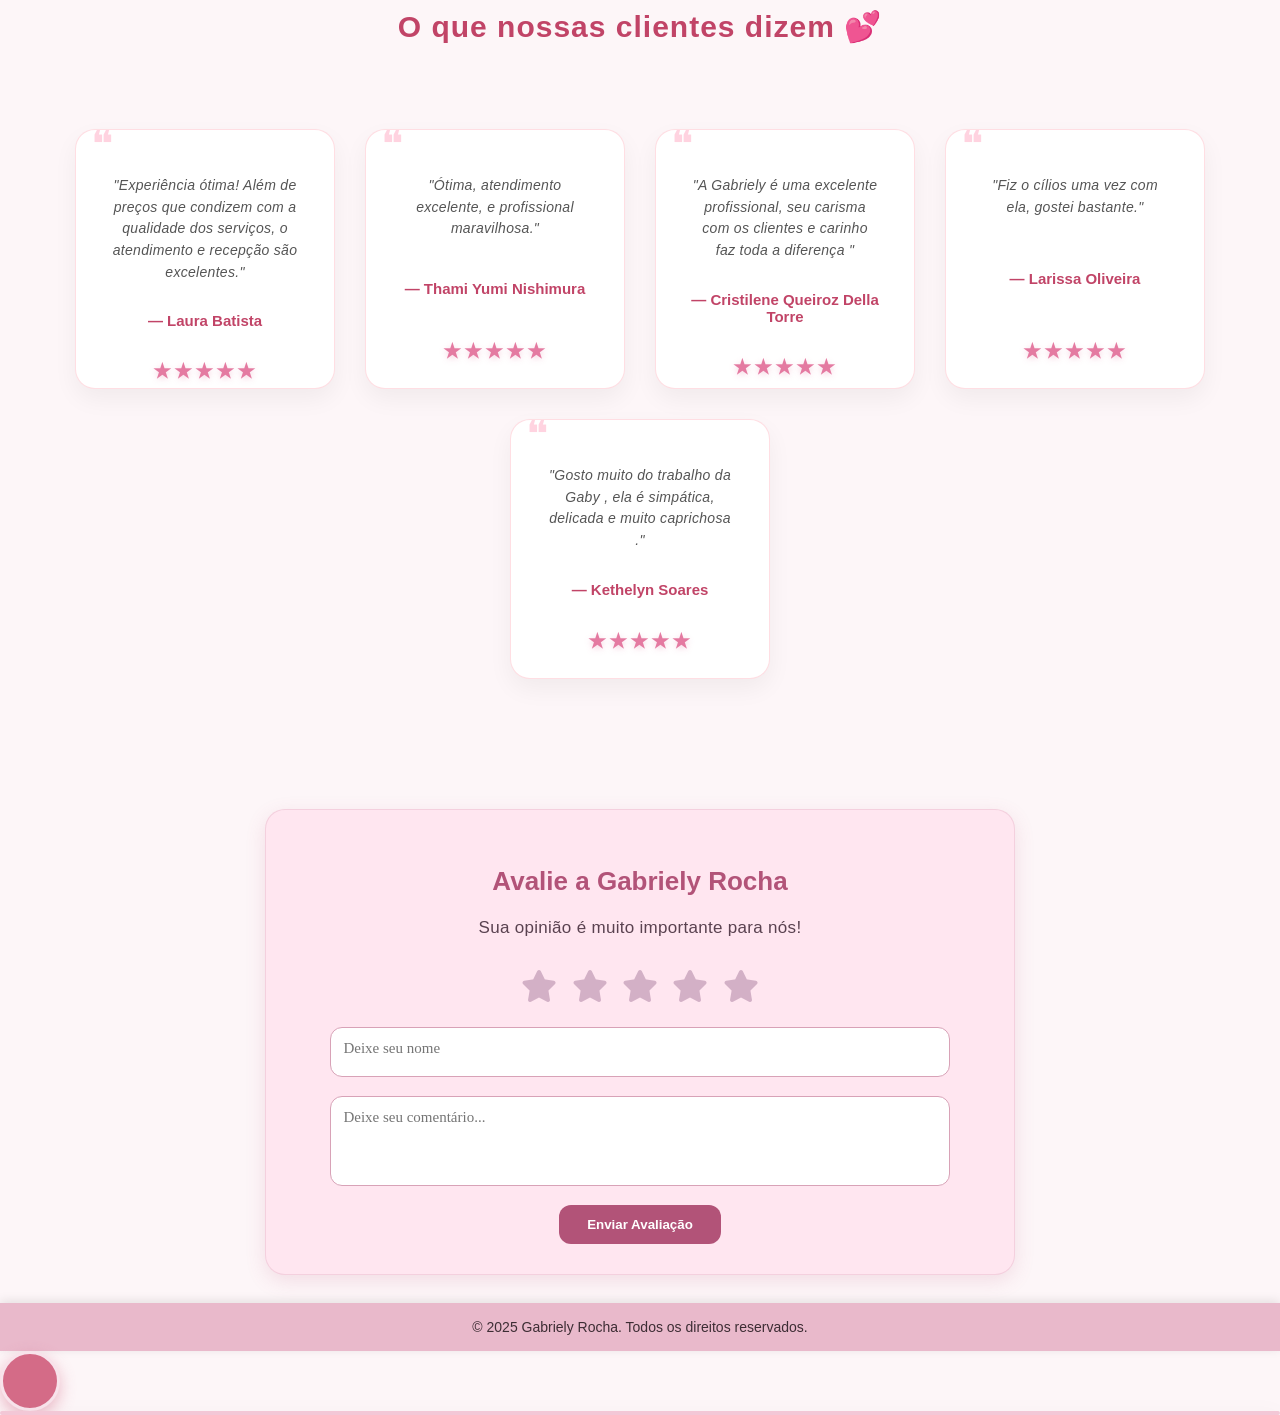
==== commit e53c5c00: "Fix spelling in testimonial author's name" ====
--- a/index.html
+++ b/index.html
@@ -187,7 +187,7 @@
 
                 <div class="testimonial-card">
                     <p>"Ótima, atendimento excelente, e profissional maravilhosa."</p>
-                    <h4>— Thami yumi nishimura </h4>
+                    <h4>— Thami Yumi Nishimura </h4>
                     <div class="stars">★★★★★</div>
                 </div>
 
@@ -263,4 +263,4 @@
 
 </body>
 
-</html>+</html>
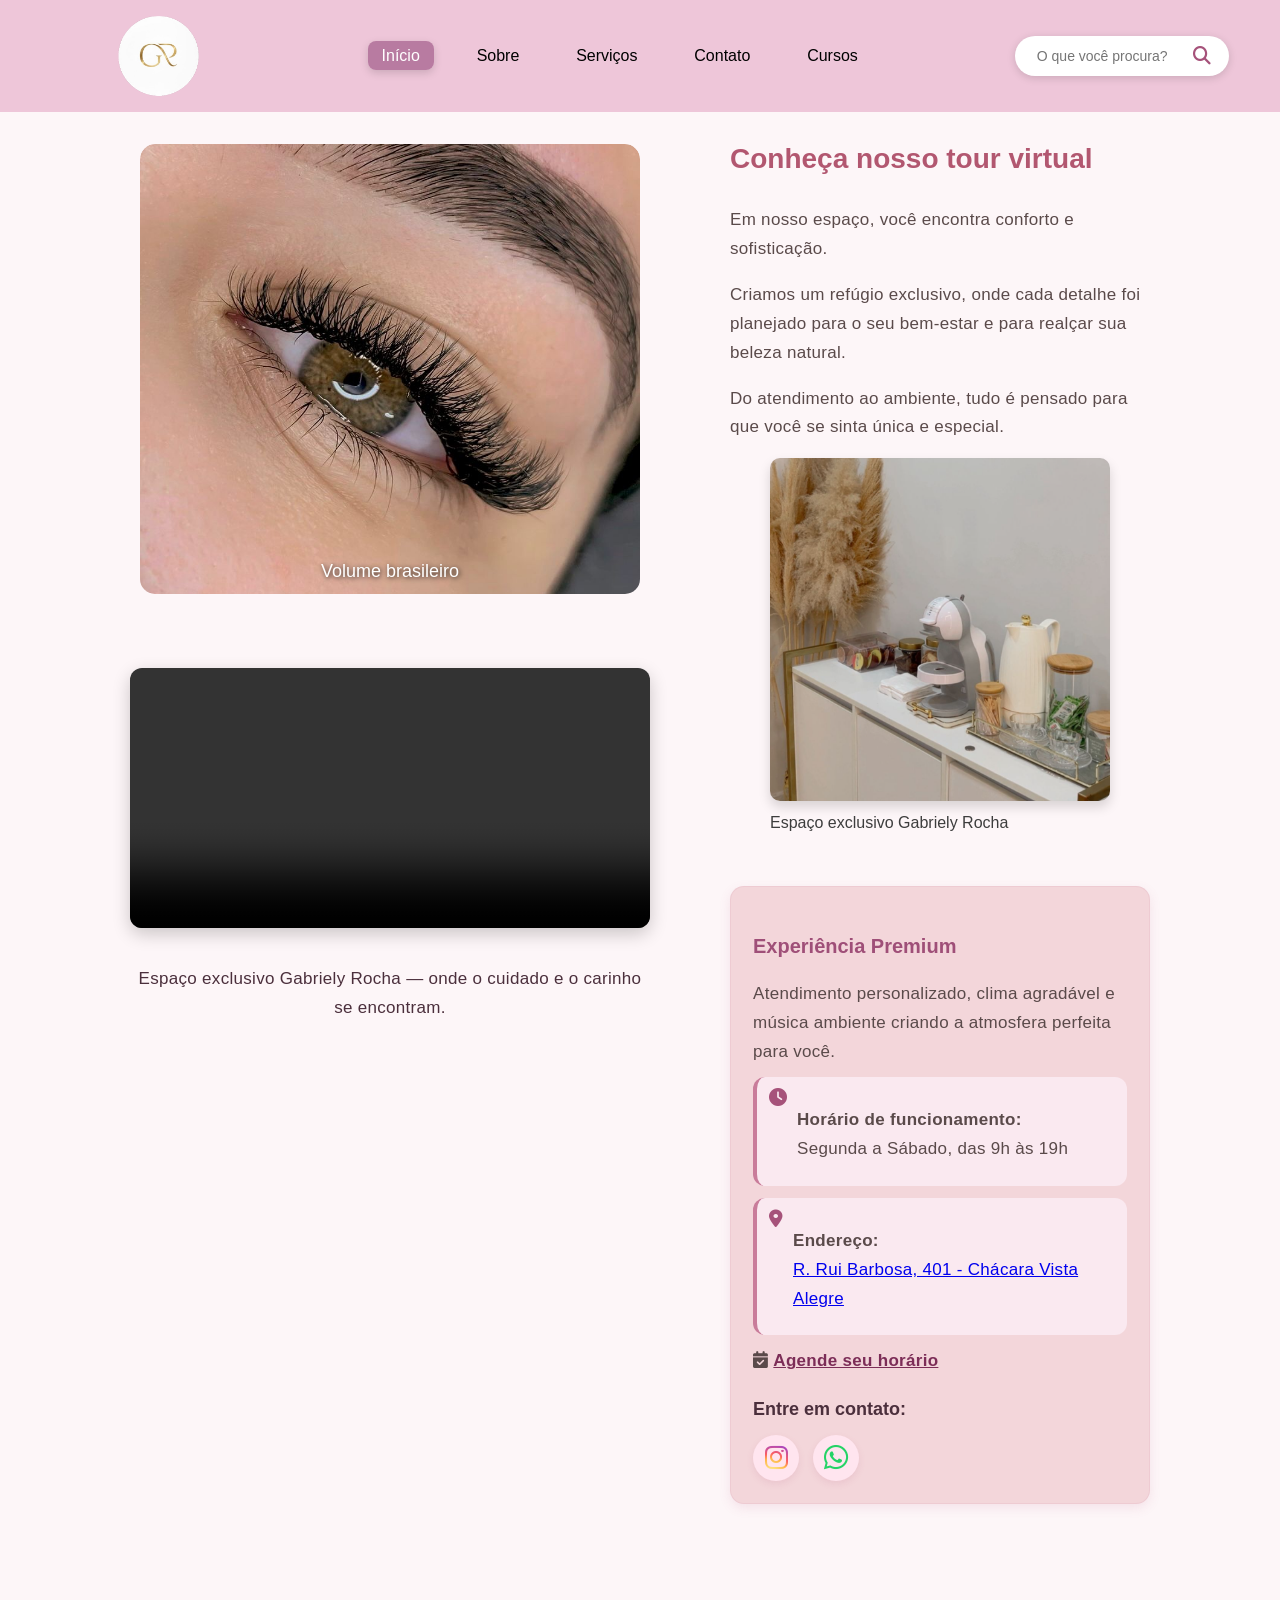
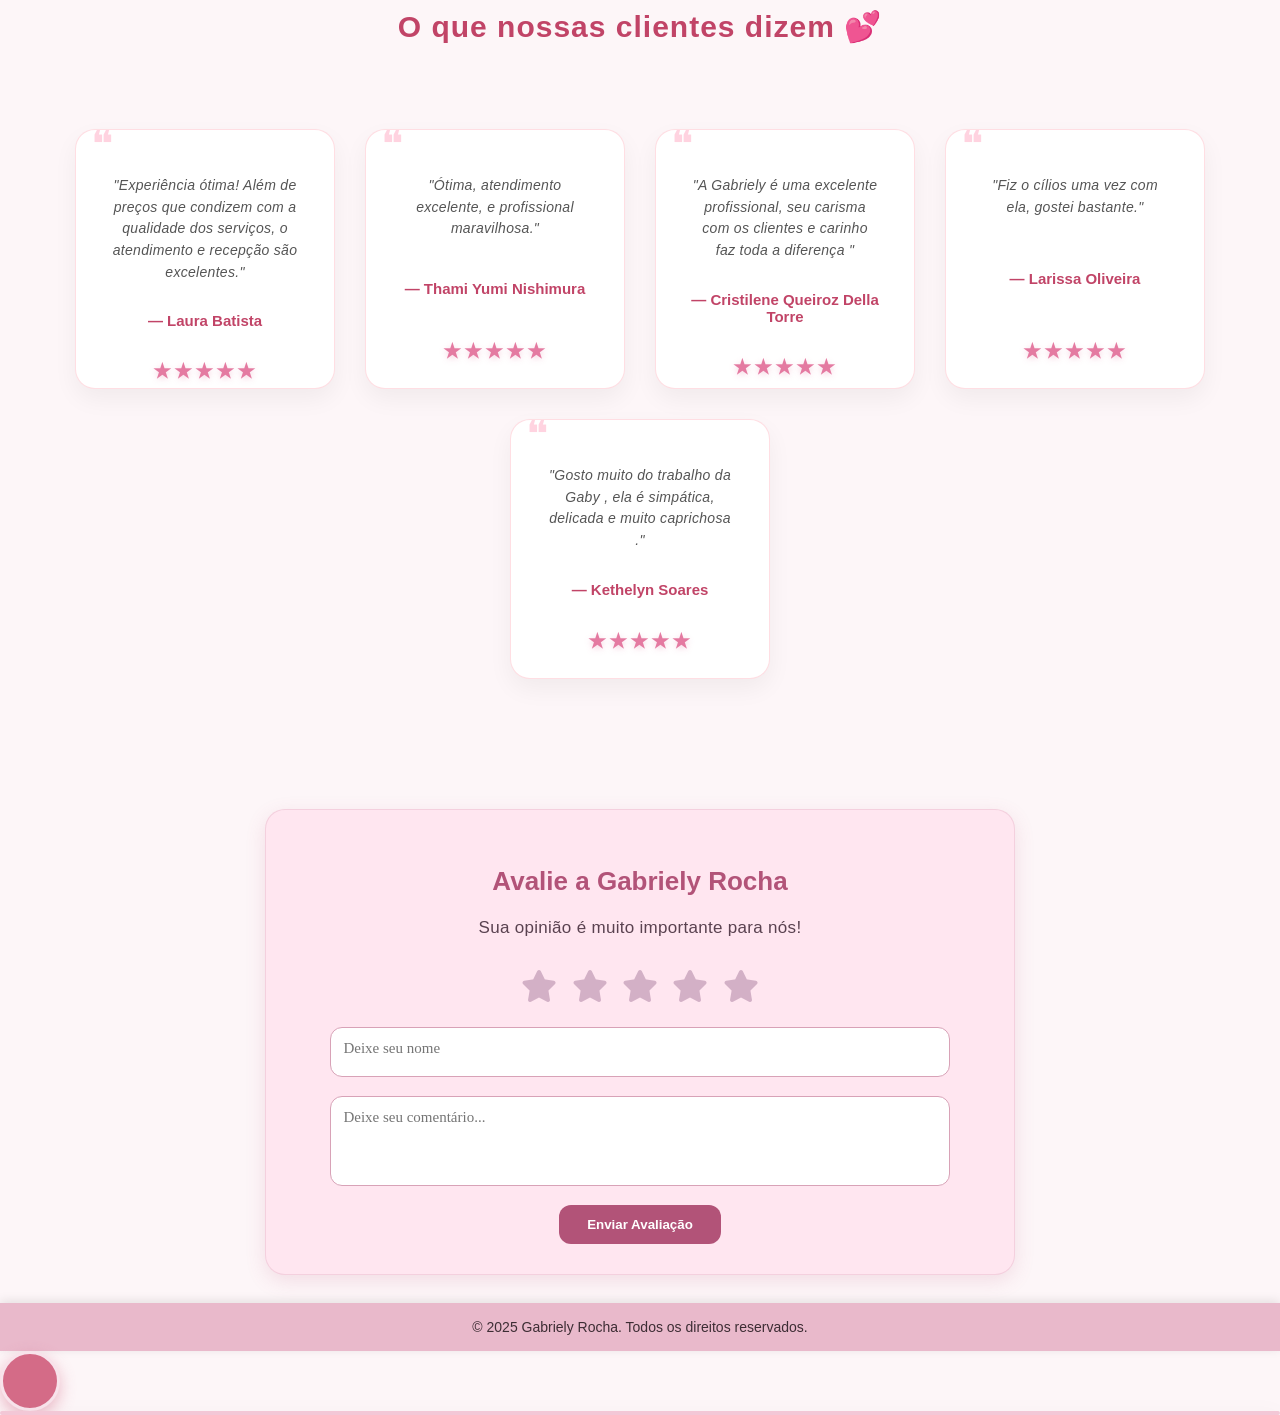
==== commit 888c03e0: "Corrige nome da autora no depoimento, atualiza título da seção de avaliação e oculta campos após env" ====
--- a/index.html
+++ b/index.html
@@ -216,7 +216,7 @@
     <!-- ⭐ AVALIAÇÃO DO CLIENTE -->
     <section class="avaliacao-container">
         <div class="avaliacao-card">
-            <h3>Avalie a Gabriely Rocha </h3>
+            <h3 class="avalie-gaby">Avalie a Gabriely Rocha </h3>
             <p>Sua opinião é muito importante para nós!</p>
 
             <div class="estrelas">
@@ -227,10 +227,9 @@
                 <i class="fa-solid fa-star" data-star="5"></i>
             </div>
 
-
             <textarea placeholder="Deixe seu nome" class="comentario-nome" id="nome"></textarea>
-
             <textarea placeholder="Deixe seu comentário..." class="comentario" id="comentario"></textarea>
+
 
             <button class="btn-enviar">Enviar Avaliação</button>
 
@@ -244,7 +243,7 @@
 
     <!-- ===== RODAPÉ ===== -->
     <footer class="footer">
-       &copy; 2025 Gabriely Rocha. Todos os direitos reservados.
+        &copy; 2025 Gabriely Rocha. Todos os direitos reservados.
     </footer>
 
     <div vw class="enabled">
@@ -263,4 +262,4 @@
 
 </body>
 
-</html>
+</html>
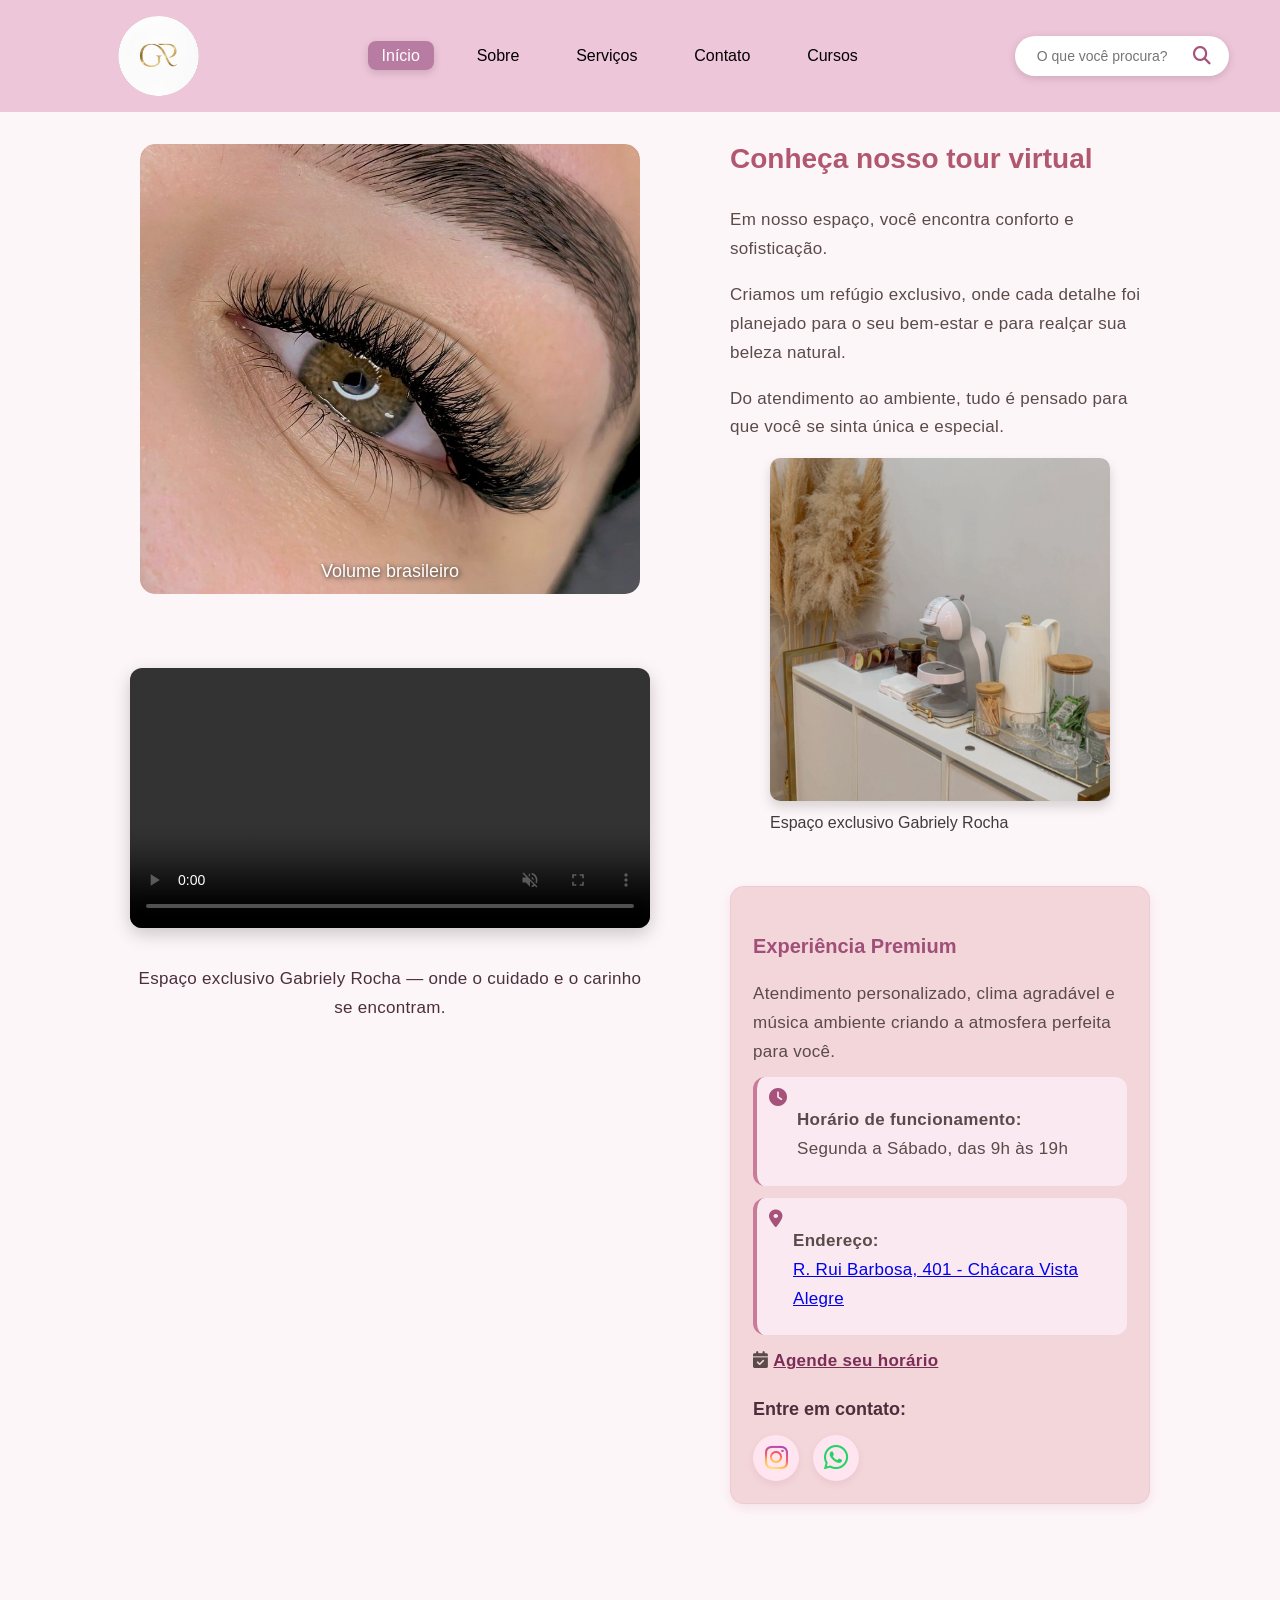
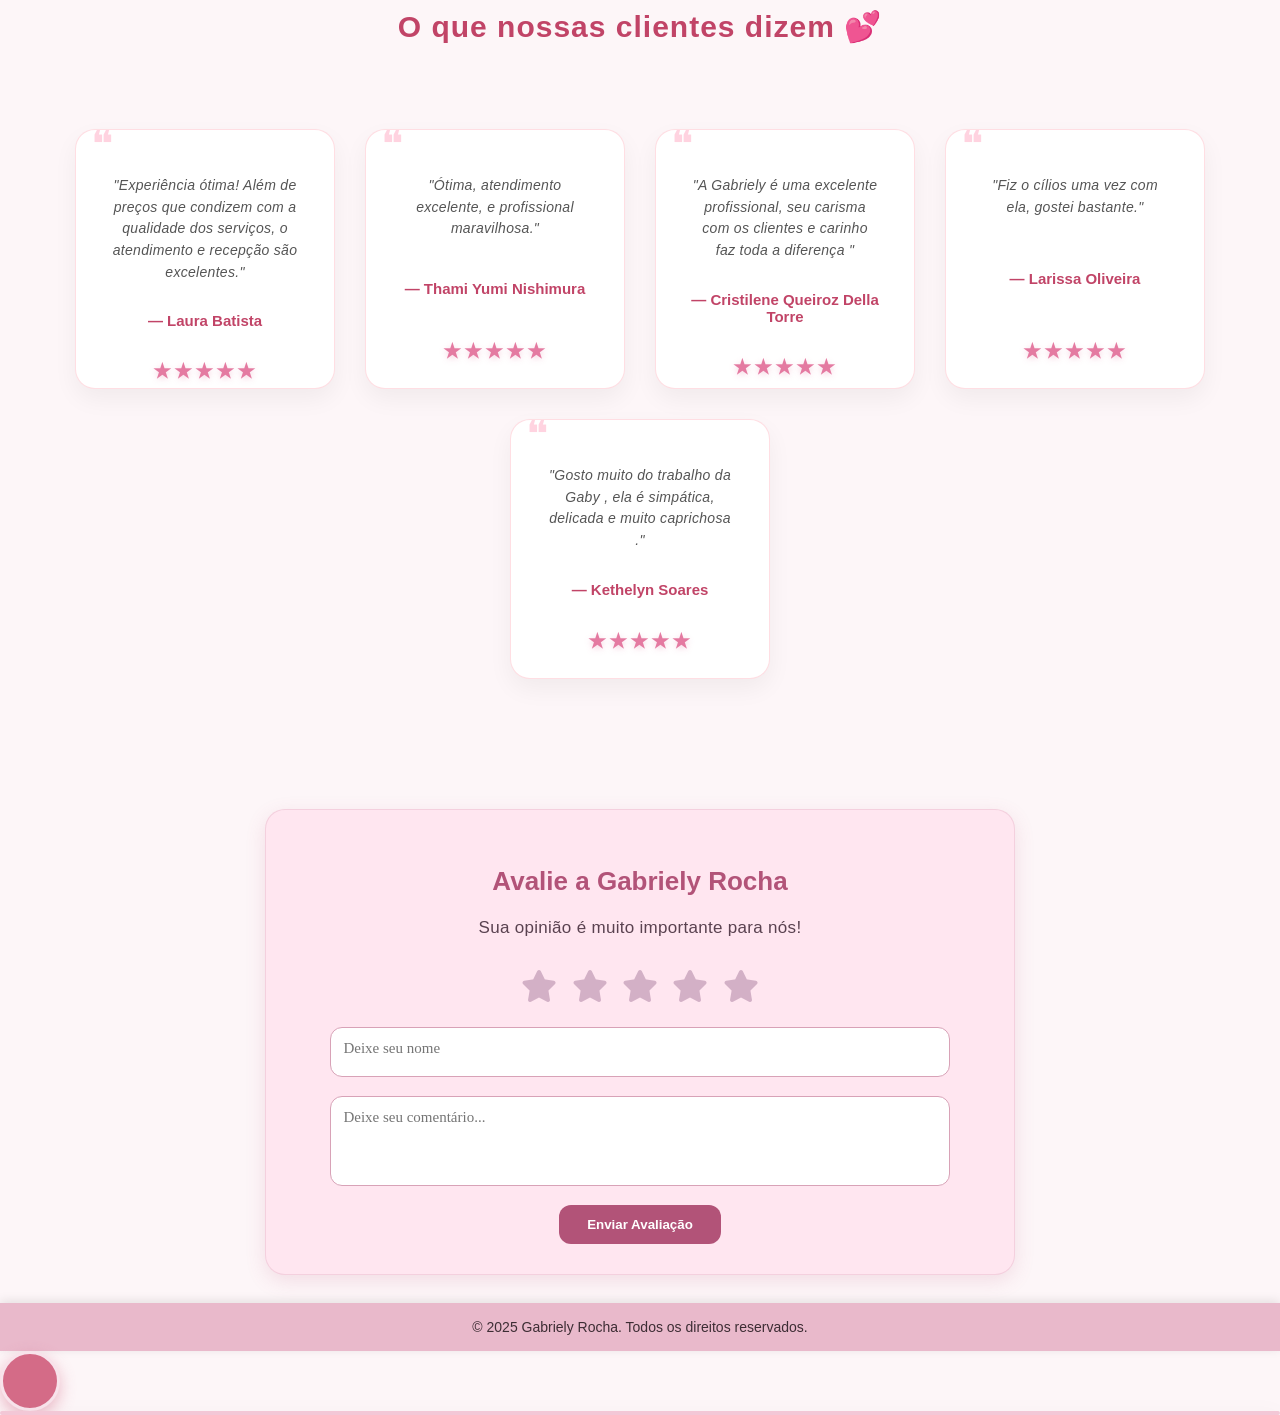
==== commit 3cdaf84c: "Merge pull request #7 from leticiaafesumoinho12-design/sobre Corrige nome da autora no depoimento, a" ====
--- a/index.html
+++ b/index.html
@@ -262,4 +262,4 @@
 
 </body>
 
-</html>+</html>
